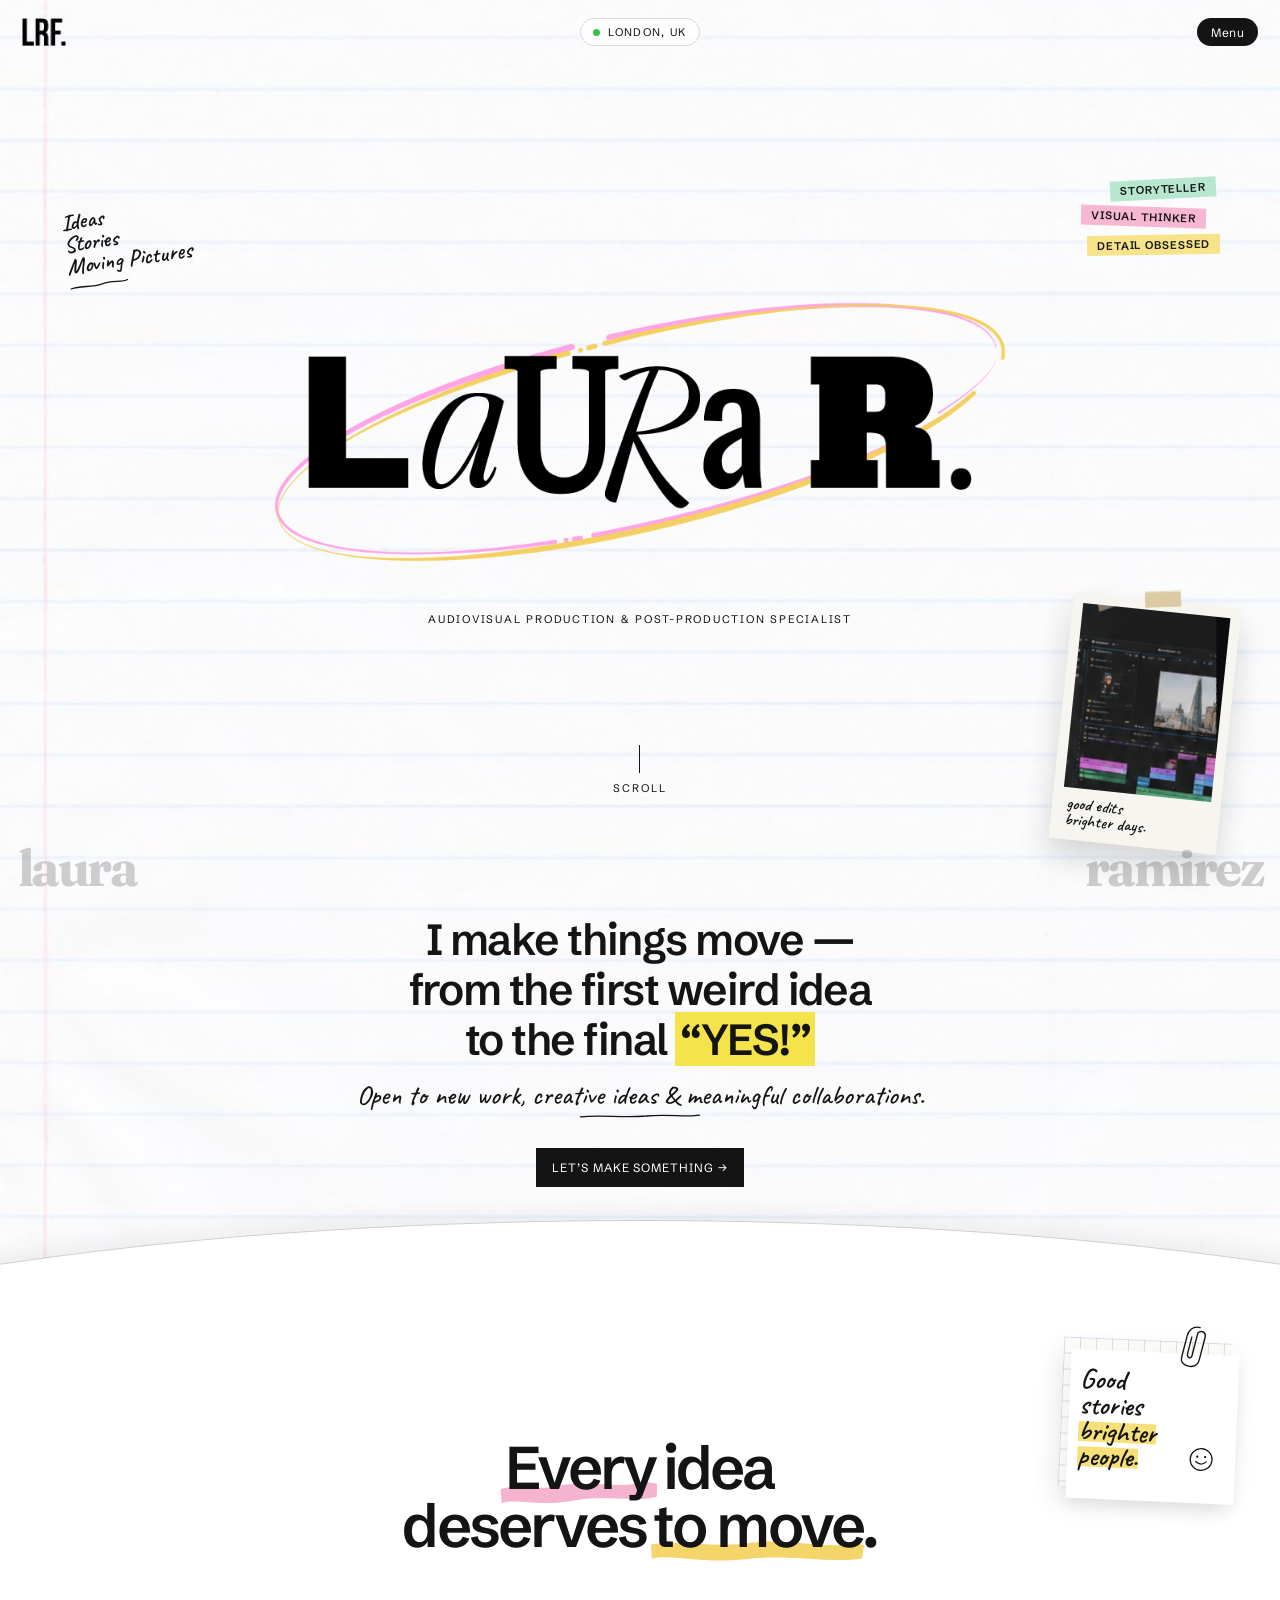
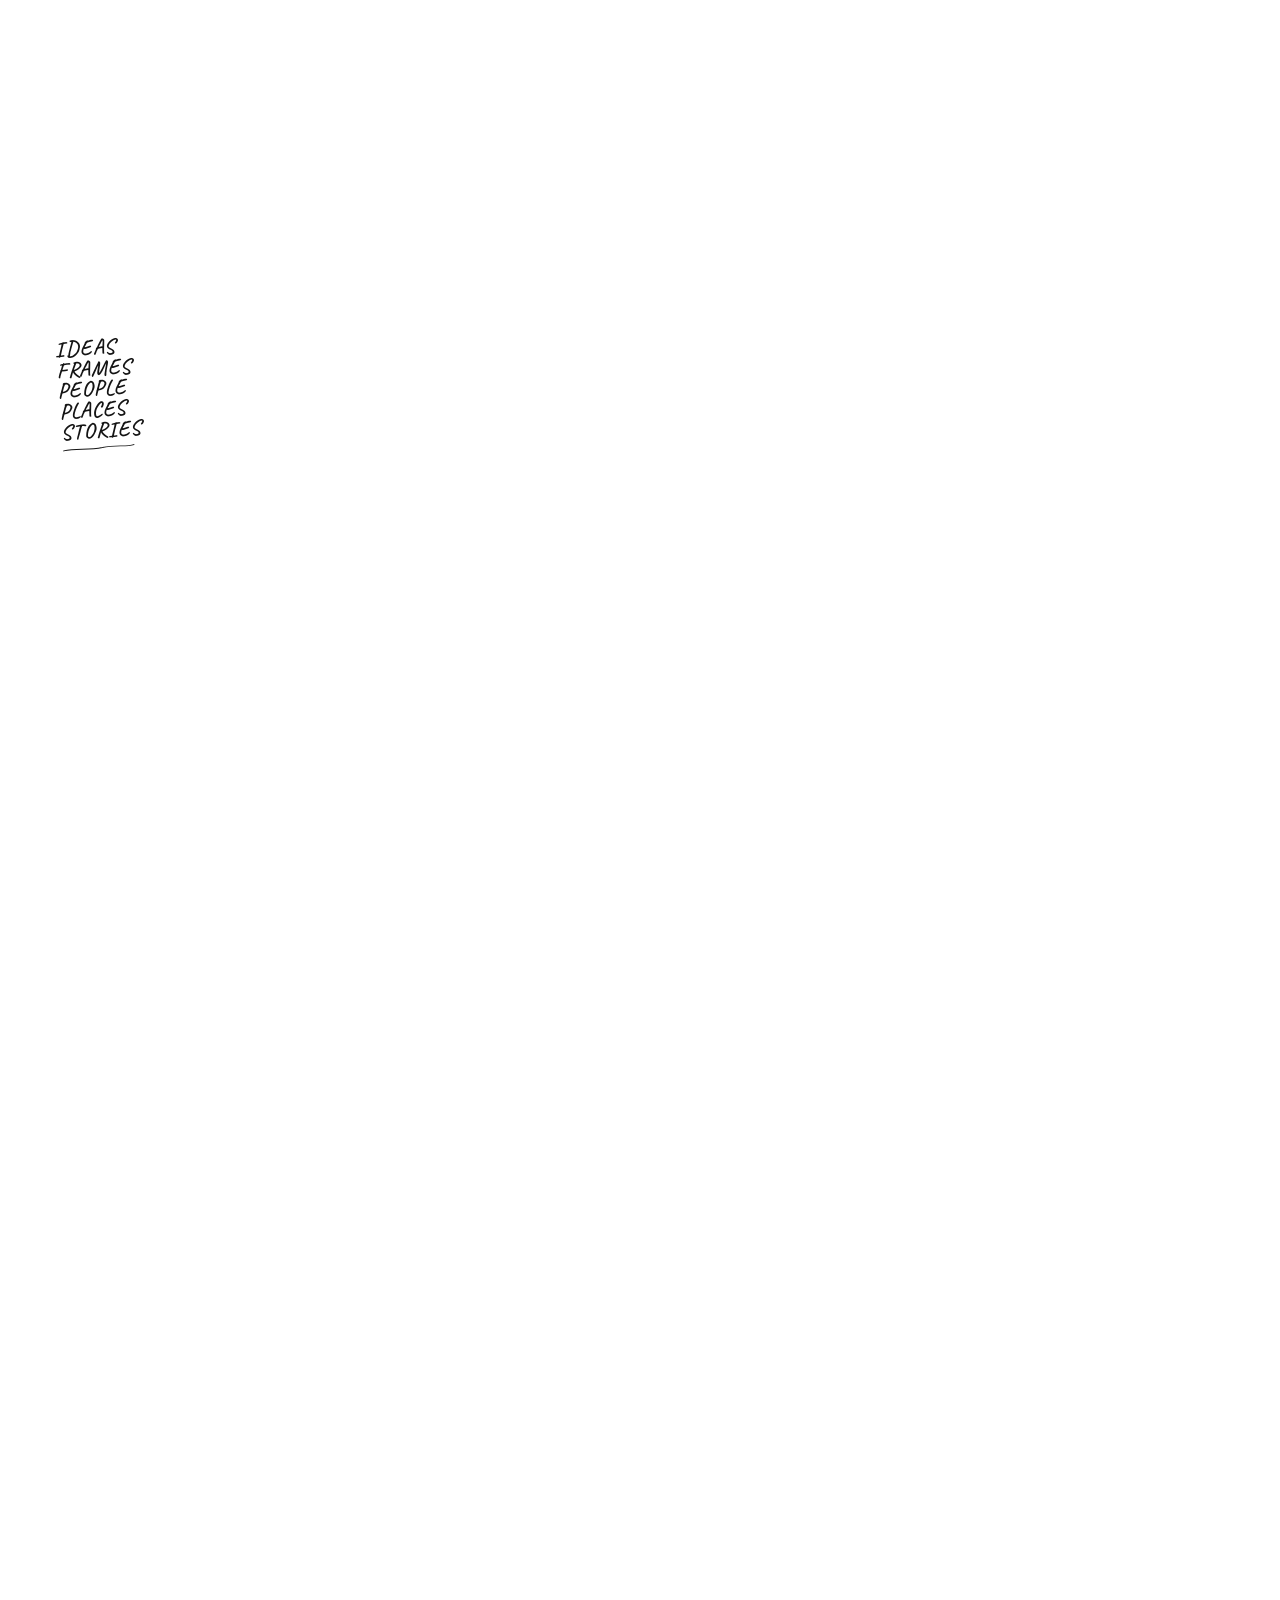
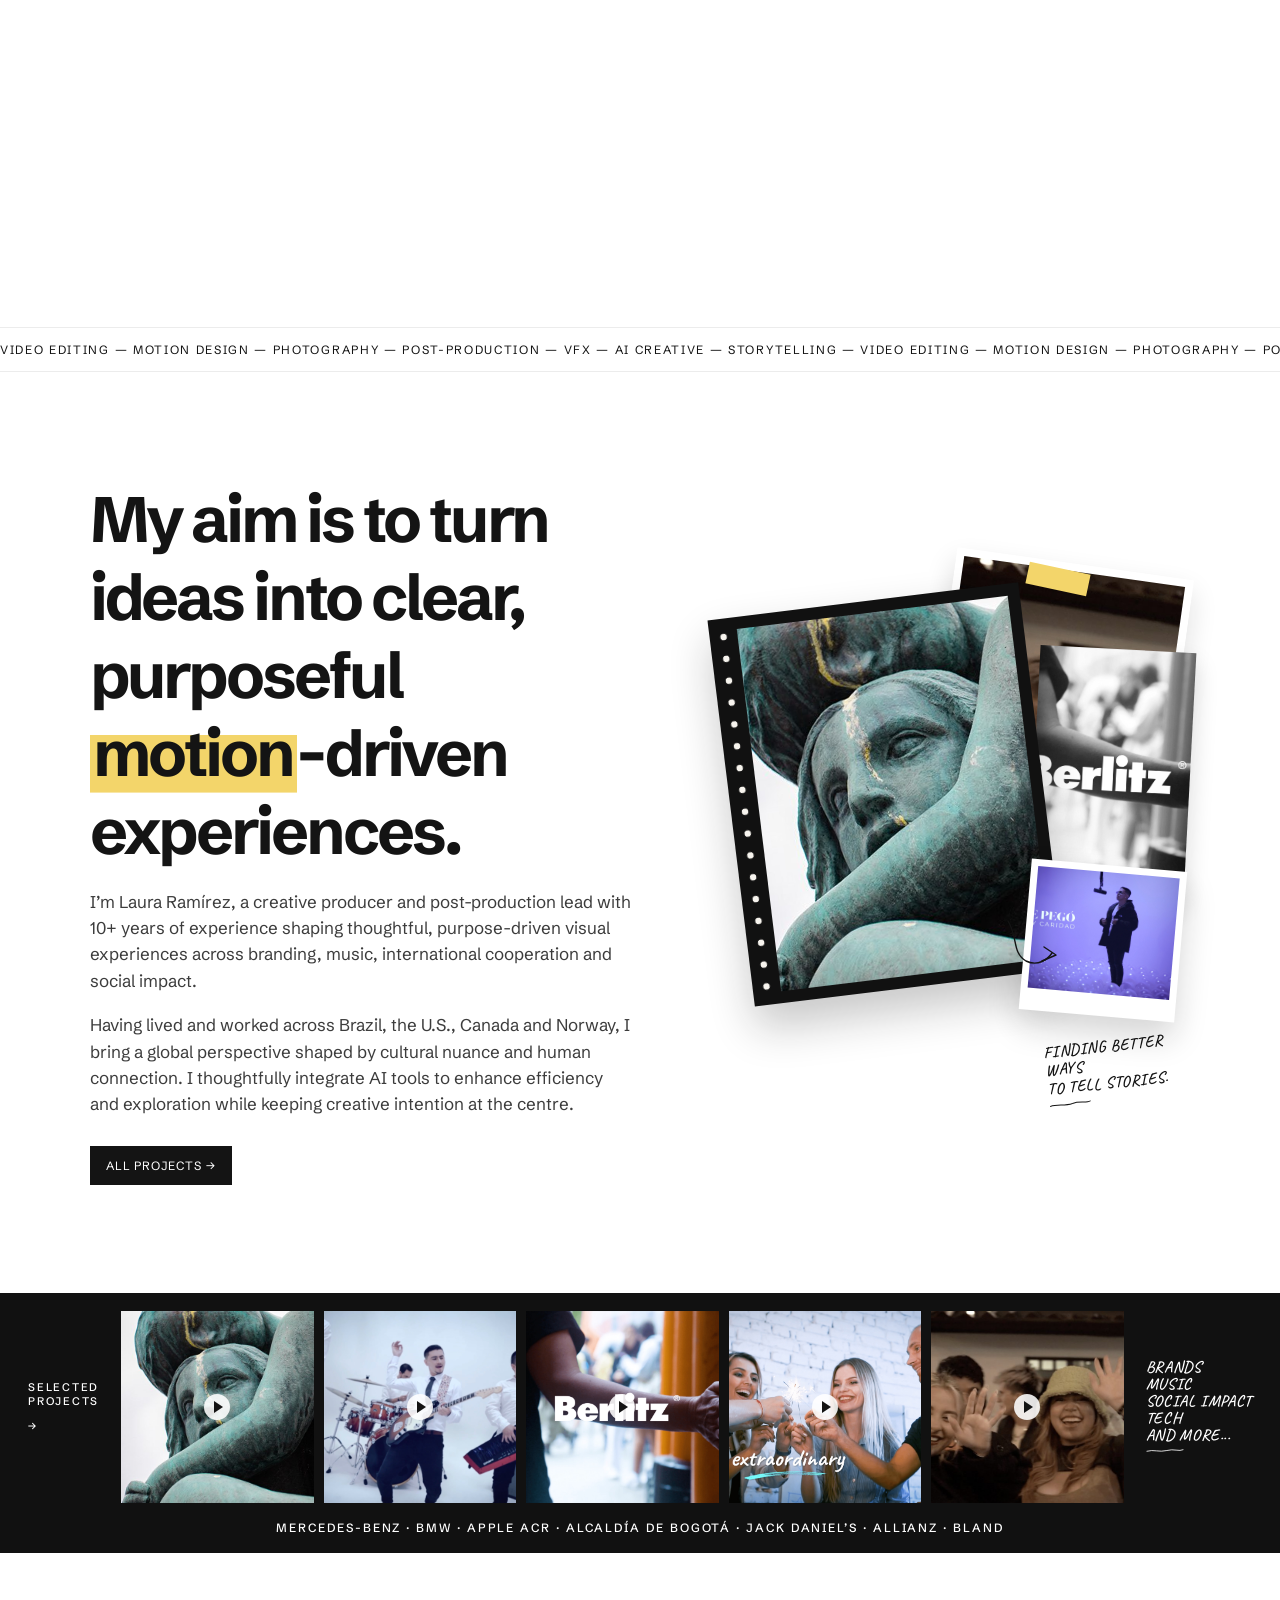
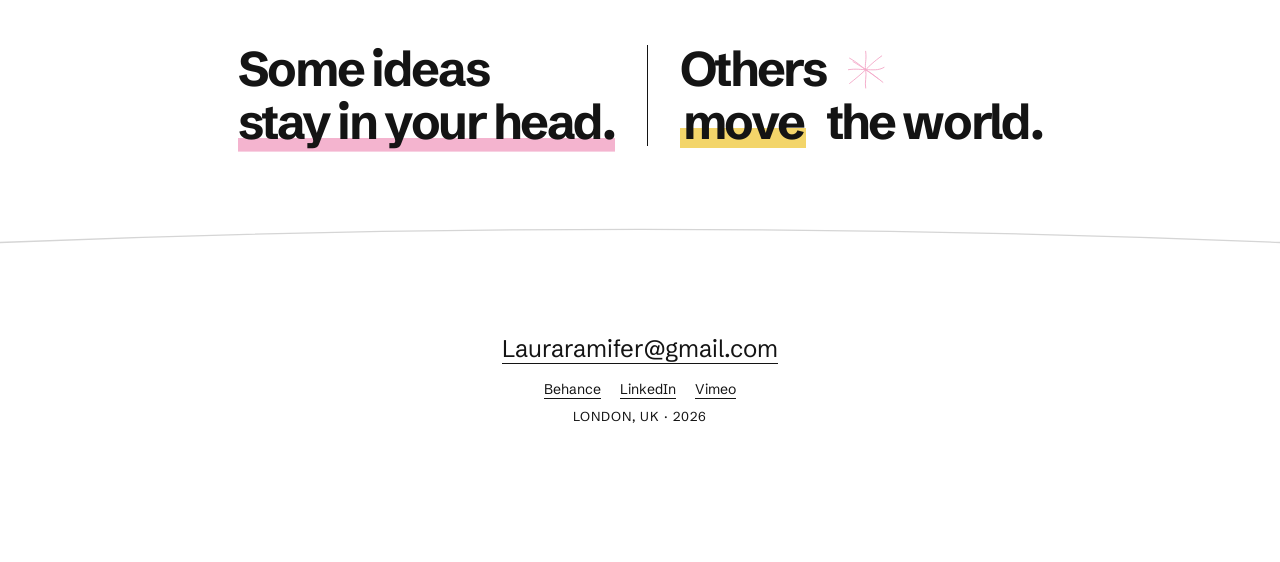
==== index.html @ 2e42ebfd "Swap the Rock Infame cover for the frame with the raised arm. Co-authored-by: Cursor <cursoragent@cu" ====
<!DOCTYPE html>
<html lang="en">
  <head>
    <meta charset="utf-8" />
    <meta name="viewport" content="width=device-width, initial-scale=1" />
    <title>Laura Ramirez F.</title>
    <link rel="icon" href="favicon.ico" sizes="any" />
    <link rel="icon" href="assets/favicon.png" type="image/png" />
    <link rel="apple-touch-icon" href="assets/apple-touch-icon.png" />
    <meta
      name="description"
      content="Laura Ramírez — creative producer and post-production lead. Motion, ads, and music."
    />
    <link rel="preconnect" href="https://fonts.googleapis.com" />
    <link rel="preconnect" href="https://fonts.gstatic.com" crossorigin />
    <link
      href="https://fonts.googleapis.com/css2?family=Caveat:wght@500;600&family=Fraunces:opsz,wght@9..144,700&family=Schibsted+Grotesk:wght@400;500;600&display=swap"
      rel="stylesheet"
    />
    <link rel="stylesheet" href="css/studio.css?v=60" />
  </head>
  <body>
    <a class="skip" href="#playground">Skip to content</a>
    <p class="watermark" aria-hidden="true"><span>laura</span><span>ramirez</span></p>

    <header class="topbar">
      <a class="lr" href="#top"><img src="assets/lrf.png" alt="LRF." /></a>
      <p class="london-pill"><span class="pulse"></span> London, UK</p>
      <button class="menu-btn" type="button" id="menu-open" aria-expanded="false" aria-controls="menu">
        Menu
      </button>
    </header>

    <nav class="menu" id="menu" hidden>
      <a href="#top">Home</a>
      <a href="#about">About</a>
      <a href="#playground">Playground</a>
      <a href="https://lauraramifer.myportfolio.com/all-projects" target="_blank" rel="noreferrer">Projects</a>
      <a href="#contact">Contact</a>
    </nav>

    <main id="top">
      <section class="sheet">
        <div class="stage" id="stage">
          <div class="orbit" id="orbit"></div>
          <canvas id="fluid" aria-label="Move across the page to reveal the work"></canvas>
        </div>
        <div class="doodles" aria-hidden="true">
          <p class="ink ink-ideas">Ideas<br />Stories<br />Moving Pictures</p>
          <div class="stickies">
            <span class="sticky sticky-mint">Storyteller</span>
            <span class="sticky sticky-pink">Visual thinker</span>
            <span class="sticky sticky-yellow">Detail obsessed</span>
          </div>
          <figure class="edit-card">
            <span class="edit-tape"></span>
            <img src="assets/timeline.jpg" alt="" />
            <figcaption>good edits<br />brighter days.</figcaption>
          </figure>
        </div>
        <div class="sheet-inner">
          <div class="mark">
            <h1 class="logo">
              <img src="assets/logo.png?v=2" alt="Laura R." />
            </h1>
            <p class="specialist">Audiovisual production &amp; post-production specialist</p>
          </div>
          <a class="scroll-cue" href="#playground">Scroll</a>
          <h2 class="promise">
            I make things move —<br />
            from the first weird idea<br />
            to the final <span class="yes">“YES!”</span>
          </h2>
          <p class="open-line">Open to new work, creative ideas &amp; meaningful collaborations.</p>
          <a class="btn" href="#contact">Let’s make something →</a>
        </div>
      </section>

      <section class="playground" id="playground">
        <div class="play-stage" data-layout="line">
          <h2 class="play-sentence" aria-label="Every idea deserves to move.">
            <span class="play-row">
              <span class="play-word" data-col="left" data-row="1" data-mark="pink">Every</span>
              <span class="play-word" data-col="right" data-row="1">idea</span>
            </span>
            <span class="play-row">
              <span class="play-word" data-col="left" data-row="2">deserves</span>
              <span class="play-word" data-col="right" data-row="2" data-mark="yellow">to move.</span>
            </span>
          </h2>
          <p class="play-note play-note-left">Ideas<br />Frames<br />People<br />Places<br />Stories</p>
          <aside class="clip-note">
            <svg class="paperclip" viewBox="0 0 40 72" aria-hidden="true">
              <path d="M22 8 C 12 8 9 16 9 22 L 9 50 C 9 61 31 61 31 48 L 31 18 C 31 12 25 10 21 15 L 21 44 C 21 49 15 49 15 42 L 15 22" fill="none" stroke="#141414" stroke-width="1.7" stroke-linecap="round" />
            </svg>
            <p>Good<br />stories<br /><span class="hi">brighter<br />people.</span><svg class="smiley" viewBox="0 0 32 32" aria-hidden="true"><circle cx="16" cy="16" r="12.5" fill="none" stroke="#141414" stroke-width="1.4" /><circle cx="11.5" cy="13" r="1.3" fill="#141414" /><circle cx="20.5" cy="13" r="1.3" fill="#141414" /><path d="M10 18.5 Q16 24 22 18.5" fill="none" stroke="#141414" stroke-width="1.4" stroke-linecap="round" /></svg></p>
          </aside>
          <div class="gallery" id="gallery"></div>
        </div>
      </section>

      <div class="ticker" aria-hidden="true">
        <div class="ticker-track">
          <span>Video editing — Motion design — Photography — Post-production — VFX — AI creative — Storytelling —</span>
          <span>Video editing — Motion design — Photography — Post-production — VFX — AI creative — Storytelling —</span>
        </div>
      </div>

      <section class="about" id="about">
        <div class="about-copy">
          <h2 id="aim"></h2>
          <div id="about-body"></div>
          <a class="btn" href="https://lauraramifer.myportfolio.com/all-projects" target="_blank" rel="noreferrer">All projects →</a>
        </div>
        <figure class="film">
          <div class="film-stack">
            <img class="film-back" src="assets/stills/orbit/corporate-event-recaps.jpg" alt="" />
            <span class="film-tape" aria-hidden="true"></span>
            <img class="film-side" src="assets/stills/berlitz-ctv.jpg" alt="" />
            <div class="film-frame">
              <img src="assets/stills/orbit/photography.jpg" alt="A photograph from Laura’s work" />
            </div>
            <div class="film-polaroid">
              <img src="assets/stills/jay-caridad-se-pego.jpg" alt="" />
            </div>
            <svg class="film-arrow" viewBox="0 0 90 70" aria-hidden="true">
              <path d="M18 8 C 28 24, 22 40, 36 48 C 48 54, 58 46, 62 40" fill="none" stroke="#141414" stroke-width="1.4" stroke-linecap="round" />
              <path d="M54 34 L66 42 L52 48" fill="none" stroke="#141414" stroke-width="1.4" stroke-linecap="round" stroke-linejoin="round" />
            </svg>
            <figcaption class="note">Finding better ways<br />to tell stories.</figcaption>
          </div>
        </figure>
      </section>

      <section class="closing" id="contact">
        <div class="selected">
          <div class="selected-top">
          <a class="selected-label" href="https://lauraramifer.myportfolio.com/all-projects" target="_blank" rel="noreferrer">Selected<br />projects<span>→</span></a>
          <div class="selected-row" tabindex="0" aria-label="All projects"></div>
          <p class="selected-note">Brands<br />Music<br />Social impact<br />Tech<br />and more...</p>
          </div>
          <p class="clients" id="client-list"></p>
        </div>
        <div class="close-line">
          <h2>Some ideas<br /><span class="stay">stay in your head.</span></h2>
          <span class="close-rule" aria-hidden="true"></span>
          <p class="close-b">
            <span class="close-row">Others
              <svg class="close-star" viewBox="0 0 72 72" aria-hidden="true">
                <path d="M36 4 C 38 20, 34 26, 36 36 C 38 48, 34 58, 36 68" fill="none" stroke="#f4a8c8" stroke-width="1.6" stroke-linecap="round" />
                <path d="M8 16 C 22 24, 28 30, 36 36 C 46 42, 56 50, 66 58" fill="none" stroke="#f4a8c8" stroke-width="1.6" stroke-linecap="round" />
                <path d="M64 12 C 50 22, 42 30, 36 36 C 28 44, 18 52, 8 60" fill="none" stroke="#f4a8c8" stroke-width="1.6" stroke-linecap="round" />
                <path d="M6 36 C 20 34, 28 36, 36 36 C 48 36, 58 38, 68 32" fill="none" stroke="#f4a8c8" stroke-width="1.6" stroke-linecap="round" />
                <path d="M14 22 C 24 28, 30 32, 36 36 C 42 40, 50 46, 58 52" fill="none" stroke="#f4a8c8" stroke-width="1.4" stroke-linecap="round" />
              </svg>
            </span>
            <span class="close-row"><span>move</span> the world.</span>
          </p>
        </div>
        <svg class="close-curve" viewBox="0 0 1440 48" preserveAspectRatio="none" aria-hidden="true">
          <path d="M0 36 Q 720 6 1440 36" fill="none" stroke="#d5d5d5" stroke-width="1.5" />
        </svg>
        <a class="mail" id="mail" href="mailto:Lauraramifer@gmail.com">Lauraramifer@gmail.com</a>
        <p class="socials" id="socials"></p>
        <p class="fine" id="fine"></p>
      </section>
    </main>

    <div class="preloader" id="preloader" aria-live="polite">
      <span id="count">00</span>
    </div>
    <script src="js/studio.js?v=44"></script>
  </body>
</html>
---- css/studio.css ----
:root {
  --paper: #f4f2ec;
  --ink: #141414;
  --line: #d3e2f2;
  --margin: #f0b7c0;
  --pink: #ff4f8b;
  --yellow: #f4e34a;
  --white: #fff;
  --stone: #e6e6e4;
  font-family: "Schibsted Grotesk", Arial, sans-serif;
  color: var(--ink);
  background: var(--white);
  font-synthesis: none;
  -webkit-font-smoothing: antialiased;
}

* { box-sizing: border-box; }

html { scroll-behavior: smooth; }

body {
  margin: 0;
  background: var(--white);
}

img { max-width: 100%; display: block; }

a { color: inherit; }

button { font: inherit; color: inherit; }

.skip {
  position: absolute;
  left: 16px;
  top: -40px;
  background: var(--ink);
  color: var(--white);
  padding: 8px 12px;
  z-index: 50;
}

.skip:focus { top: 16px; }

.watermark {
  position: fixed;
  left: 0;
  right: 0;
  bottom: 8px;
  z-index: 20;
  height: 1.02em;
  margin: 0;
  padding: 0;
  pointer-events: none;
  font-family: "Fraunces", serif;
  font-size: clamp(32px, 4vw, 52px);
  font-weight: 700;
  letter-spacing: -0.05em;
  line-height: 0.82;
  color: var(--ink);
  opacity: 0.2;
}

.watermark span {
  position: absolute;
  bottom: 0.06em;
  white-space: nowrap;
}

.watermark span:first-child { left: 1.4vw; }
.watermark span:last-child { right: 1.4vw; }

.topbar {
  position: absolute;
  top: 18px;
  left: 22px;
  right: 22px;
  z-index: 30;
  display: grid;
  grid-template-columns: 1fr auto 1fr;
  align-items: center;
}

.lr {
  grid-column: 1;
  justify-self: start;
  display: block;
  line-height: 0;
  text-decoration: none;
}

.lr img {
  display: block;
  height: 28px;
  width: auto;
}

.london-pill {
  grid-column: 2;
  justify-self: center;
  display: flex;
  align-items: center;
  gap: 8px;
  margin: 0;
  padding: 6px 12px;
  border: 1px solid #d9d9d9;
  border-radius: 999px;
  background: rgba(255, 255, 255, 0.72);
  font-size: 11px;
  letter-spacing: 0.12em;
  text-transform: uppercase;
}

.pulse {
  width: 7px;
  height: 7px;
  border-radius: 50%;
  background: #3dbf4a;
}

.menu-btn {
  grid-column: 3;
  justify-self: end;
  border: 0;
  background: var(--ink);
  color: var(--white);
  border-radius: 999px;
  height: 28px;
  padding: 0 14px;
  font-size: 12px;
  letter-spacing: 0.04em;
  cursor: pointer;
}

.menu {
  position: fixed;
  inset: 0;
  z-index: 28;
  background: var(--paper);
  display: flex;
  flex-direction: column;
  justify-content: flex-end;
  gap: 0.05em;
  padding: 12vh 8vw 18vh;
}

.menu[hidden] { display: none; }

.menu a {
  text-decoration: none;
  font-family: "Fraunces", serif;
  font-size: clamp(42px, 6vw, 80px);
  font-weight: 700;
  letter-spacing: -0.04em;
  line-height: 0.95;
}

.menu a:hover { color: var(--pink); }

.sheet {
  position: relative;
  min-height: 100vh;
  min-height: 100dvh;
  background: #fff url("../assets/paper.jpg?v=2") center / cover no-repeat;
  overflow: hidden;
}

.sheet::after {
  content: "";
  position: absolute;
  z-index: 4;
  left: 50%;
  bottom: -464px;
  width: 180%;
  height: 520px;
  transform: translateX(-50%);
  background: #fff;
  border-radius: 50%;
  pointer-events: none;
  box-shadow: 0 -1px 0 rgba(80, 80, 80, 0.2), 0 -12px 20px rgba(20, 20, 20, 0.05);
}

.sheet-inner {
  position: relative;
  z-index: 3;
  pointer-events: none;
  min-height: 100vh;
  min-height: 100dvh;
  display: flex;
  flex-direction: column;
  align-items: center;
  justify-content: flex-start;
  text-align: center;
  padding: 32vh 8vw 10vh;
}

.sheet-inner a { pointer-events: auto; }

.mark {
  display: flex;
  flex-direction: column;
  align-items: center;
  text-align: center;
  width: 100%;
  margin: 0;
}

.logo {
  margin: 0;
}

.logo img {
  display: block;
  width: min(78vw, 760px);
  height: auto;
  margin: 0 auto;
}

.specialist {
  margin: 36px 0 0;
  font-size: 11px;
  letter-spacing: 0.16em;
  text-transform: uppercase;
  text-align: center;
}

.promise {
  margin: 0;
  max-width: 16em;
  font-size: clamp(28px, 3.4vw, 44px);
  font-weight: 600;
  line-height: 1.15;
  letter-spacing: -0.035em;
}

.promise .yes {
  background: var(--yellow);
  padding: 0 0.12em;
}

.btn {
  display: inline-block;
  margin-top: 28px;
  background: var(--ink);
  color: var(--white);
  text-decoration: none;
  font-size: 12px;
  letter-spacing: 0.08em;
  text-transform: uppercase;
  padding: 12px 16px;
}

.btn:hover { background: var(--pink); }

.scroll-cue {
  display: flex;
  flex-direction: column;
  align-items: center;
  justify-content: center;
  height: 32vh;
  margin: 0;
  font-size: 11px;
  letter-spacing: 0.18em;
  text-transform: uppercase;
  text-decoration: none;
}

.scroll-cue::before {
  content: "";
  display: block;
  width: 1px;
  height: 28px;
  margin: 0 auto 8px;
  background: var(--ink);
}

.open-line {
  margin: 16px 0 0;
  font-family: "Caveat", cursive;
  font-size: clamp(22px, 2.1vw, 30px);
  font-weight: 500;
  line-height: 1.15;
}

.open-line::after {
  content: "";
  display: block;
  width: 4.6em;
  height: 8px;
  margin: 1px auto 0;
  background: url("data:image/svg+xml,%3Csvg xmlns='http://www.w3.org/2000/svg' viewBox='0 0 80 10' preserveAspectRatio='none'%3E%3Cpath d='M2 6 C 16 3 28 8 44 5 C 58 2 70 7 78 4' fill='none' stroke='%23141414' stroke-width='1.6' stroke-linecap='round'/%3E%3C/svg%3E") center / 100% 100% no-repeat;
}

.doodles {
  position: absolute;
  inset: 0;
  z-index: 3;
  pointer-events: none;
}

.ink {
  position: absolute;
  margin: 0;
  font-family: "Caveat", cursive;
  font-weight: 600;
  line-height: 0.95;
  color: #141414;
}

.ink::after {
  content: "";
  display: block;
  width: 2.6em;
  height: 8px;
  margin-top: 6px;
  background: url("data:image/svg+xml,%3Csvg xmlns='http://www.w3.org/2000/svg' viewBox='0 0 80 10' preserveAspectRatio='none'%3E%3Cpath d='M2 6 C 16 3 28 8 44 5 C 58 2 70 7 78 4' fill='none' stroke='%23141414' stroke-width='1.6' stroke-linecap='round'/%3E%3C/svg%3E") center / 100% 100% no-repeat;
}

.ink-ideas {
  top: 16%;
  left: 5%;
  font-size: clamp(22px, 1.8vw, 30px);
  transform: rotate(-8deg);
}

.stickies {
  position: absolute;
  top: 14%;
  right: 5%;
  display: flex;
  flex-direction: column;
  align-items: flex-end;
  gap: 8px;
}

.sticky {
  display: inline-block;
  padding: 5px 10px 4px;
  font-size: 11px;
  font-weight: 600;
  letter-spacing: 0.08em;
  text-transform: uppercase;
  line-height: 1;
}

.sticky-mint { background: #b7e7cf; transform: rotate(-3deg); }
.sticky-pink { background: #f7b7d2; transform: rotate(2deg) translateX(-10px); }
.sticky-yellow { background: #f6e38a; transform: rotate(-1deg) translateX(4px); }

.edit-card {
  position: absolute;
  top: 47%;
  right: 4%;
  width: min(14vw, 168px);
  margin: 0;
  padding: 10px 10px 8px;
  background: #f7f5f0;
  box-shadow: 0 16px 30px rgba(20, 20, 20, 0.16);
  transform: rotate(6deg);
}

.edit-card img {
  width: 100%;
  aspect-ratio: 4 / 5;
  object-fit: cover;
  object-position: center top;
}

.edit-card figcaption {
  margin: 8px 4px 4px;
  font-family: "Caveat", cursive;
  font-size: clamp(16px, 1.3vw, 22px);
  font-weight: 600;
  line-height: 0.95;
}

.edit-tape {
  position: absolute;
  top: -10px;
  left: 42%;
  width: 36px;
  height: 16px;
  background: rgba(214, 196, 150, 0.85);
  transform: rotate(-8deg);
  box-shadow: 0 1px 0 rgba(255, 255, 255, 0.4) inset;
}


.playground {
  position: relative;
  height: 250vh;
  background: var(--white);
}

.play-stage {
  position: sticky;
  top: 0;
  height: 100vh;
  height: 100dvh;
  overflow: hidden;
}

.play-sentence {
  position: absolute;
  inset: 0;
  z-index: 2;
  margin: 0;
  pointer-events: none;
}

.play-stage[data-layout="line"] .play-sentence {
  display: flex;
  flex-direction: column;
  align-items: center;
  justify-content: flex-start;
  gap: 0.04em;
  padding: 18vh 5vw 0;
}

.play-stage[data-layout="line"] .play-row {
  display: flex;
  gap: 0.28em;
}

.play-stage[data-layout="split"] .play-row { display: contents; }

.play-stage[data-layout="split"] .play-sentence {
  display: grid;
  grid-template-columns: 1fr min(50vw, 640px) 1fr;
  grid-template-rows: auto auto;
  align-content: center;
  column-gap: 3vw;
  row-gap: 0.06em;
  padding: 0 4.5vw;
}

.play-word[data-col="left"][data-row="1"] { grid-column: 1; grid-row: 1; justify-self: start; }
.play-word[data-col="left"][data-row="2"] { grid-column: 1; grid-row: 2; justify-self: start; }
.play-word[data-col="right"][data-row="1"] { grid-column: 3; grid-row: 1; justify-self: start; }
.play-word[data-col="right"][data-row="2"] { grid-column: 3; grid-row: 2; justify-self: start; }

.play-word {
  position: relative;
  isolation: isolate;
  font-size: clamp(36px, 4.7vw, 70px);
  font-weight: 600;
  line-height: 0.95;
  letter-spacing: -0.045em;
  white-space: nowrap;
}

.play-word[data-mark]::after {
  content: "";
  position: absolute;
  z-index: 0;
  left: -0.08em;
  right: -0.04em;
  bottom: -0.16em;
  height: 0.46em;
  background-repeat: no-repeat;
  background-position: center;
  background-size: 100% 100%;
  pointer-events: none;
}

.play-word[data-mark="pink"]::after {
  background-image: url("data:image/svg+xml,%3Csvg xmlns='http://www.w3.org/2000/svg' viewBox='0 0 200 36' preserveAspectRatio='none'%3E%3Cpath d='M1 12 C 24 6 46 16 78 9 C 112 3 146 15 178 8 C 190 6 198 11 199 9 L 198 26 C 170 33 130 22 92 29 C 50 36 18 24 2 30 Z' fill='%23f4b4cf'/%3E%3C/svg%3E");
  transform: rotate(-1.2deg);
}

.play-word[data-mark="yellow"]::after {
  right: 0.22em;
  background-image: url("data:image/svg+xml,%3Csvg xmlns='http://www.w3.org/2000/svg' viewBox='0 0 220 36' preserveAspectRatio='none'%3E%3Cpath d='M2 13 C 30 5 64 17 104 9 C 142 2 176 16 206 8 C 214 6 218 11 219 9 L 217 27 C 184 34 140 22 98 30 C 54 37 20 24 3 31 Z' fill='%23f3d56a'/%3E%3C/svg%3E");
  transform: rotate(0.8deg);
}

.play-note {
  position: absolute;
  z-index: 3;
  margin: 0;
  font-family: "Caveat", cursive;
  font-weight: 600;
  line-height: 0.95;
  letter-spacing: 0.04em;
  text-transform: uppercase;
  pointer-events: none;
}

.play-note::after {
  content: "";
  display: block;
  width: 2.4em;
  height: 7px;
  margin-top: 4px;
  background: url("data:image/svg+xml,%3Csvg xmlns='http://www.w3.org/2000/svg' viewBox='0 0 80 10' preserveAspectRatio='none'%3E%3Cpath d='M2 6 C 16 3 28 8 44 5 C 58 2 70 7 78 4' fill='none' stroke='%23141414' stroke-width='1.4' stroke-linecap='round'/%3E%3C/svg%3E") center / 100% 100% no-repeat;
}

.play-note-left {
  left: 4.5%;
  bottom: 14%;
  width: 5.2em;
  font-size: clamp(20px, 1.7vw, 28px);
  transform: rotate(-4deg);
}

.play-note-left::after { width: 3.4em; }

.play-note-right {
  top: 11%;
  right: 4.5%;
  width: 5.6em;
  font-size: clamp(13px, 1.05vw, 16px);
  transform: rotate(4deg);
}

.clip-note {
  position: absolute;
  z-index: 3;
  top: 7%;
  right: 4%;
  width: 168px;
  margin: 0;
  padding: 28px 16px 18px 18px;
  background-color: #fbfaf6;
  background-image:
    linear-gradient(rgba(176, 198, 220, 0.55) 1px, transparent 1px),
    linear-gradient(90deg, rgba(176, 198, 220, 0.55) 1px, transparent 1px);
  background-size: 16px 16px;
  box-shadow: 0 14px 28px rgba(20, 20, 20, 0.12);
  transform: rotate(2.5deg);
  pointer-events: none;
}

.clip-note::before {
  content: "";
  position: absolute;
  z-index: -1;
  left: 8px;
  right: -8px;
  top: 12px;
  bottom: -12px;
  background: #fff;
  box-shadow: 0 8px 16px rgba(20, 20, 20, 0.06);
}

.clip-note p {
  position: relative;
  margin: 0;
  font-family: "Caveat", cursive;
  font-size: 28px;
  font-weight: 600;
  line-height: 0.92;
}

.clip-note .hi {
  background: linear-gradient(#f6e07a, #f6e07a) center 62% / 108% 0.72em no-repeat;
  box-decoration-break: clone;
  -webkit-box-decoration-break: clone;
}

.paperclip {
  position: absolute;
  top: -22px;
  right: 22px;
  width: 34px;
  height: 58px;
  transform: rotate(12deg);
}

.smiley {
  position: absolute;
  right: -4px;
  bottom: 0;
  width: 28px;
  height: 28px;
}

.play-char {
  position: relative;
  z-index: 1;
  opacity: 0;
}

.gallery {
  position: absolute;
  left: 50%;
  top: 50%;
  z-index: 1;
  width: min(50vw, 640px);
  height: min(58vh, 540px);
  transform: translate(-50%, -50%);
  opacity: 0;
  pointer-events: none;
}

.gallery.is-live { pointer-events: auto; }

.card {
  position: absolute;
  display: flex;
  flex-direction: column;
  margin: 0;
  background: #fff;
  padding: 7px 7px 6px;
  box-shadow: 0 14px 32px rgba(20, 20, 20, 0.16);
  overflow: hidden;
  cursor: grab;
  touch-action: none;
  user-select: none;
}

.card:active { cursor: grabbing; }

.card img {
  width: 100%;
  flex: 1 1 auto;
  height: 0;
  min-height: 0;
  object-fit: cover;
  pointer-events: none;
}

.card-name {
  flex: none;
  margin: 5px 3px 1px;
  font-family: "Caveat", cursive;
  font-size: 17px;
  font-weight: 600;
  line-height: 0.92;
  letter-spacing: 0.01em;
}

.stage {
  position: absolute;
  inset: 0;
  overflow: hidden;
  background: var(--stone);
}

.orbit {
  position: absolute;
  inset: 0;
  z-index: 1;
  pointer-events: none;
}

.orbit figure {
  position: absolute;
  left: 50%;
  top: 42vh;
  width: min(15vw, 176px);
  margin: 0;
  padding: 8px 8px 26px;
  background: #fff;
  box-shadow: 0 10px 28px rgba(20, 20, 20, 0.14);
}

.orbit img {
  width: 100%;
  aspect-ratio: 16 / 10;
  object-fit: cover;
}

#fluid {
  position: absolute;
  inset: 0;
  width: 100%;
  height: 100%;
  z-index: 2;
  display: block;
}

.note {
  margin: 0;
  font-family: "Caveat", cursive;
  font-size: 22px;
  font-weight: 600;
  line-height: 1.15;
  transform: rotate(-8deg);
}

.ticker {
  overflow: hidden;
  border-top: 1px solid #ececec;
  border-bottom: 1px solid #ececec;
  padding: 14px 0;
}

.ticker-track {
  display: flex;
  width: max-content;
  animation: tick 28s linear infinite;
  font-size: 12px;
  letter-spacing: 0.14em;
  text-transform: uppercase;
}

.ticker-track span { padding-right: 0.4em; }

@keyframes tick {
  from { transform: translateX(0); }
  to { transform: translateX(-50%); }
}

.about {
  display: grid;
  grid-template-columns: 1.05fr 0.95fr;
  gap: 5vw;
  align-items: center;
  padding: 12vh 7vw 12vh;
}

.about h2 {
  margin: 0;
  max-width: 9.2em;
  font-size: clamp(46px, 5vw, 76px);
  font-weight: 700;
  line-height: 1.22;
  letter-spacing: -0.048em;
}

.about h2 .aim-word { white-space: nowrap; }

.about h2 .aim-mark {
  padding: 0 0.06em;
  background: linear-gradient(#f3d56a, #f3d56a) center bottom / 100% 72% no-repeat;
}

.about p {
  margin: 1.15rem 0 0;
  max-width: 38em;
  color: #3c3c3c;
  font-size: 17px;
  font-weight: 400;
  line-height: 1.55;
}

.film {
  margin: 0;
  justify-self: end;
  width: min(460px, 100%);
}

.film-stack {
  position: relative;
  height: 540px;
}

.film-back,
.film-side,
.film-frame img,
.film-polaroid img {
  width: 100%;
  height: 100%;
  object-fit: cover;
  display: block;
}

.film-back {
  position: absolute;
  right: 4%;
  top: 0;
  width: 52%;
  height: 62%;
  padding: 8px 8px 26px;
  background: #fff;
  box-shadow: 0 14px 28px rgba(20, 20, 20, 0.14);
  transform: rotate(8deg);
}

.film-tape {
  position: absolute;
  z-index: 5;
  top: 6px;
  right: 22%;
  width: 62px;
  height: 22px;
  background: #f3d56a;
  transform: rotate(12deg);
  box-shadow: 0 1px 0 rgba(20, 20, 20, 0.05);
}

.film-side {
  position: absolute;
  right: 0;
  top: 16%;
  width: 34%;
  height: 46%;
  object-fit: cover;
  filter: grayscale(1);
  box-shadow: 0 12px 24px rgba(20, 20, 20, 0.16);
  transform: rotate(3deg);
}

.film-frame {
  position: absolute;
  z-index: 2;
  left: 0;
  top: 7%;
  width: 68%;
  height: 72%;
  padding: 12px 12px 12px 28px;
  background: #111;
  box-shadow: 0 22px 44px rgba(20, 20, 20, 0.24);
  transform: rotate(-7deg);
}

.film-frame::before {
  content: "";
  position: absolute;
  left: 8px;
  top: 12px;
  bottom: 12px;
  width: 12px;
  background: radial-gradient(circle, #f7f4ee 3.2px, transparent 3.6px) center / 12px 22px repeat-y;
}

.film-polaroid {
  position: absolute;
  z-index: 4;
  right: 2%;
  bottom: 16%;
  width: 34%;
  height: 28%;
  padding: 7px 7px 22px;
  background: #fff;
  box-shadow: 0 16px 32px rgba(20, 20, 20, 0.18);
  transform: rotate(5deg);
}

.film-arrow {
  position: absolute;
  z-index: 4;
  right: 24%;
  bottom: 22%;
  width: 90px;
  height: 70px;
}

.film .note {
  position: absolute;
  right: 0;
  bottom: 0;
  width: 9em;
  margin: 0;
  font-size: 16px;
  letter-spacing: 0.04em;
  text-align: left;
  text-transform: uppercase;
  transform: rotate(-6deg);
}

.film .note::after {
  content: "";
  display: block;
  width: 2.6em;
  height: 7px;
  margin-top: 4px;
  background: url("data:image/svg+xml,%3Csvg xmlns='http://www.w3.org/2000/svg' viewBox='0 0 80 10' preserveAspectRatio='none'%3E%3Cpath d='M2 6 C 16 3 28 8 44 5 C 58 2 70 7 78 4' fill='none' stroke='%23141414' stroke-width='1.4' stroke-linecap='round'/%3E%3C/svg%3E") center / 100% 100% no-repeat;
}

.closing {
  padding: 0 7vw calc(clamp(32px, 4vw, 52px) + 96px);
  text-align: center;
}

.selected {
  display: flex;
  flex-direction: column;
  gap: 16px;
  margin: 0 -7vw 10vh;
  padding: 18px 28px 16px;
  background: #111;
  color: #fff;
}

.selected-top {
  display: grid;
  grid-template-columns: auto minmax(0, 1fr) auto;
  align-items: center;
  gap: 22px;
}

.selected-label {
  color: #fff;
  text-decoration: none;
  font-size: 11px;
  font-weight: 500;
  letter-spacing: 0.16em;
  line-height: 1.35;
  text-transform: uppercase;
  text-align: left;
}

.selected-label span {
  display: block;
  margin-top: 10px;
  letter-spacing: 0;
}

.selected-row {
  --selected-gap: 10px;
  display: grid;
  grid-auto-flow: column;
  grid-auto-columns: calc((100% - 4 * var(--selected-gap)) / 5);
  gap: var(--selected-gap);
  overflow-x: auto;
  overscroll-behavior-x: contain;
  scroll-snap-type: x mandatory;
  scrollbar-color: rgba(255, 255, 255, 0.55) transparent;
  scrollbar-width: thin;
}

.selected-card {
  position: relative;
  display: block;
  min-width: 0;
  aspect-ratio: 1;
  overflow: hidden;
  scroll-snap-align: start;
  background: #222;
}

.selected-card img {
  width: 100%;
  height: 100%;
  object-fit: cover;
}

.play {
  position: absolute;
  left: 50%;
  top: 50%;
  width: 26px;
  height: 26px;
  border-radius: 50%;
  background: rgba(255, 255, 255, 0.88);
  transform: translate(-50%, -50%);
}

.play::after {
  content: "";
  position: absolute;
  left: 10px;
  top: 7px;
  border-style: solid;
  border-width: 6px 0 6px 9px;
  border-color: transparent transparent transparent #141414;
}

.selected-note {
  margin: 0;
  font-family: "Caveat", cursive;
  font-size: 16px;
  font-weight: 600;
  line-height: 1.05;
  letter-spacing: 0.04em;
  text-align: left;
  text-transform: uppercase;
}

.selected-note::after {
  content: "";
  display: block;
  width: 2.4em;
  height: 7px;
  margin-top: 4px;
  background: url("data:image/svg+xml,%3Csvg xmlns='http://www.w3.org/2000/svg' viewBox='0 0 80 10' preserveAspectRatio='none'%3E%3Cpath d='M2 6 C 16 3 28 8 44 5 C 58 2 70 7 78 4' fill='none' stroke='%23ffffff' stroke-width='1.4' stroke-linecap='round'/%3E%3C/svg%3E") center / 100% 100% no-repeat;
}

.close-line {
  display: flex;
  align-items: flex-start;
  justify-content: center;
  gap: 1.6rem;
  text-align: left;
}

.closing h2,
.close-b {
  margin: 0;
  font-size: clamp(36px, 3.8vw, 62px);
  font-weight: 700;
  line-height: 1.08;
  letter-spacing: -0.048em;
  white-space: nowrap;
}

.stay {
  background: linear-gradient(#f4b4cf, #f4b4cf) center 100% / 100% 0.28em no-repeat;
}

.close-rule {
  width: 1px;
  align-self: stretch;
  margin: 0.12em 0.4rem;
  background: #141414;
}

.close-b {
  display: flex;
  flex-direction: column;
  align-items: flex-start;
}

.close-row {
  display: flex;
  align-items: center;
  gap: 0.4em;
}

.close-b .close-row span {
  padding: 0 0.06em;
  background: linear-gradient(#f3d56a, #f3d56a) center bottom / 100% 0.42em no-repeat;
}

.close-star {
  width: 0.85em;
  height: 0.85em;
  flex: none;
}

.close-curve {
  display: block;
  width: 100vw;
  height: 42px;
  margin: 7vh -7vw 5vh;
}

.mail {
  display: inline-block;
  margin-top: 36px;
  font-size: clamp(18px, 2vw, 24px);
  text-decoration: none;
  border-bottom: 1px solid var(--ink);
}

.mail:hover { color: var(--pink); border-color: var(--pink); }

.fine {
  margin: 10px 0 0;
  font-size: 13px;
  letter-spacing: 0.08em;
  text-transform: uppercase;
}

.clients {
  margin: 0;
  color: #fff;
  font-size: 12px;
  font-weight: 500;
  letter-spacing: 0.16em;
  line-height: 1.5;
  text-align: center;
  text-transform: uppercase;
}

.socials { margin: 14px 0 0; }

.socials a {
  text-decoration: none;
  border-bottom: 1px solid var(--ink);
  margin: 0 0.6rem;
  font-size: 14px;
}

.socials a:hover { color: var(--pink); border-color: var(--pink); }

.preloader {
  position: fixed;
  inset: 0;
  z-index: 40;
  display: grid;
  place-items: center;
  background: var(--paper);
  font-family: "Fraunces", serif;
  font-size: 64px;
  font-weight: 700;
}

.preloader.is-done { display: none; }

:focus-visible {
  outline: 2px solid var(--pink);
  outline-offset: 3px;
}

@media (max-width: 800px) {
  .topbar { left: 12px; right: 12px; }

  .london-pill { display: none; }

  .doodles { display: none; }

  .clip-note {
    top: auto;
    bottom: calc(clamp(32px, 4vw, 52px) + 12px);
    right: 3%;
    width: 118px;
    padding: 22px 12px 14px;
  }

  .clip-note p { font-size: 22px; }

  .play-word { font-size: clamp(26px, 7.4vw, 38px); }

  .play-stage[data-layout="split"] .play-sentence {
    grid-template-columns: 1fr 1fr;
    grid-template-rows: auto auto;
    align-content: start;
    column-gap: 0.35rem;
    row-gap: 0;
    padding: 11vh 6vw 0;
  }

  .play-word[data-col="left"][data-row="1"],
  .play-word[data-col="left"][data-row="2"] { justify-self: end; }

  .play-word[data-col="right"][data-row="1"],
  .play-word[data-col="right"][data-row="2"] {
    grid-column: 2;
    justify-self: start;
  }

  .gallery {
    width: min(92vw, 520px);
    height: auto;
    aspect-ratio: 1 / 1;
    top: 56%;
  }

  .card-name {
    font-size: 14px;
    line-height: 1;
    display: -webkit-box;
    -webkit-box-orient: vertical;
    -webkit-line-clamp: 2;
    overflow: hidden;
  }

  .play-note-left {
    bottom: calc(clamp(32px, 4vw, 52px) + 16px);
    font-size: 14px;
  }

  .about {
    grid-template-columns: 1fr;
    padding: 10vh 6vw;
  }

  .about h2 { font-size: clamp(36px, 10vw, 52px); }

  .film { justify-self: start; }

  .film-stack { height: 460px; }

  .selected {
    margin-left: -6vw;
    margin-right: -6vw;
    padding: 16px;
  }

  .selected-top { grid-template-columns: 1fr; }

  .selected-row { --selected-gap: 6px; }

  .selected-note { display: none; }

  .close-line {
    flex-direction: column;
    align-items: flex-start;
    gap: 1.4rem;
  }

  .closing h2,
  .close-b {
    font-size: clamp(32px, 8vw, 46px);
    white-space: normal;
  }

  .close-rule { display: none; }

  .orbit figure { width: 28vw; }
}

@media (prefers-reduced-motion: reduce) {
  html { scroll-behavior: auto; }
  #fluid { display: none; }
  .ticker-track { animation: none; }
  .playground { height: auto; }
  .play-stage { position: relative; }
  .play-char { opacity: 1; }
}
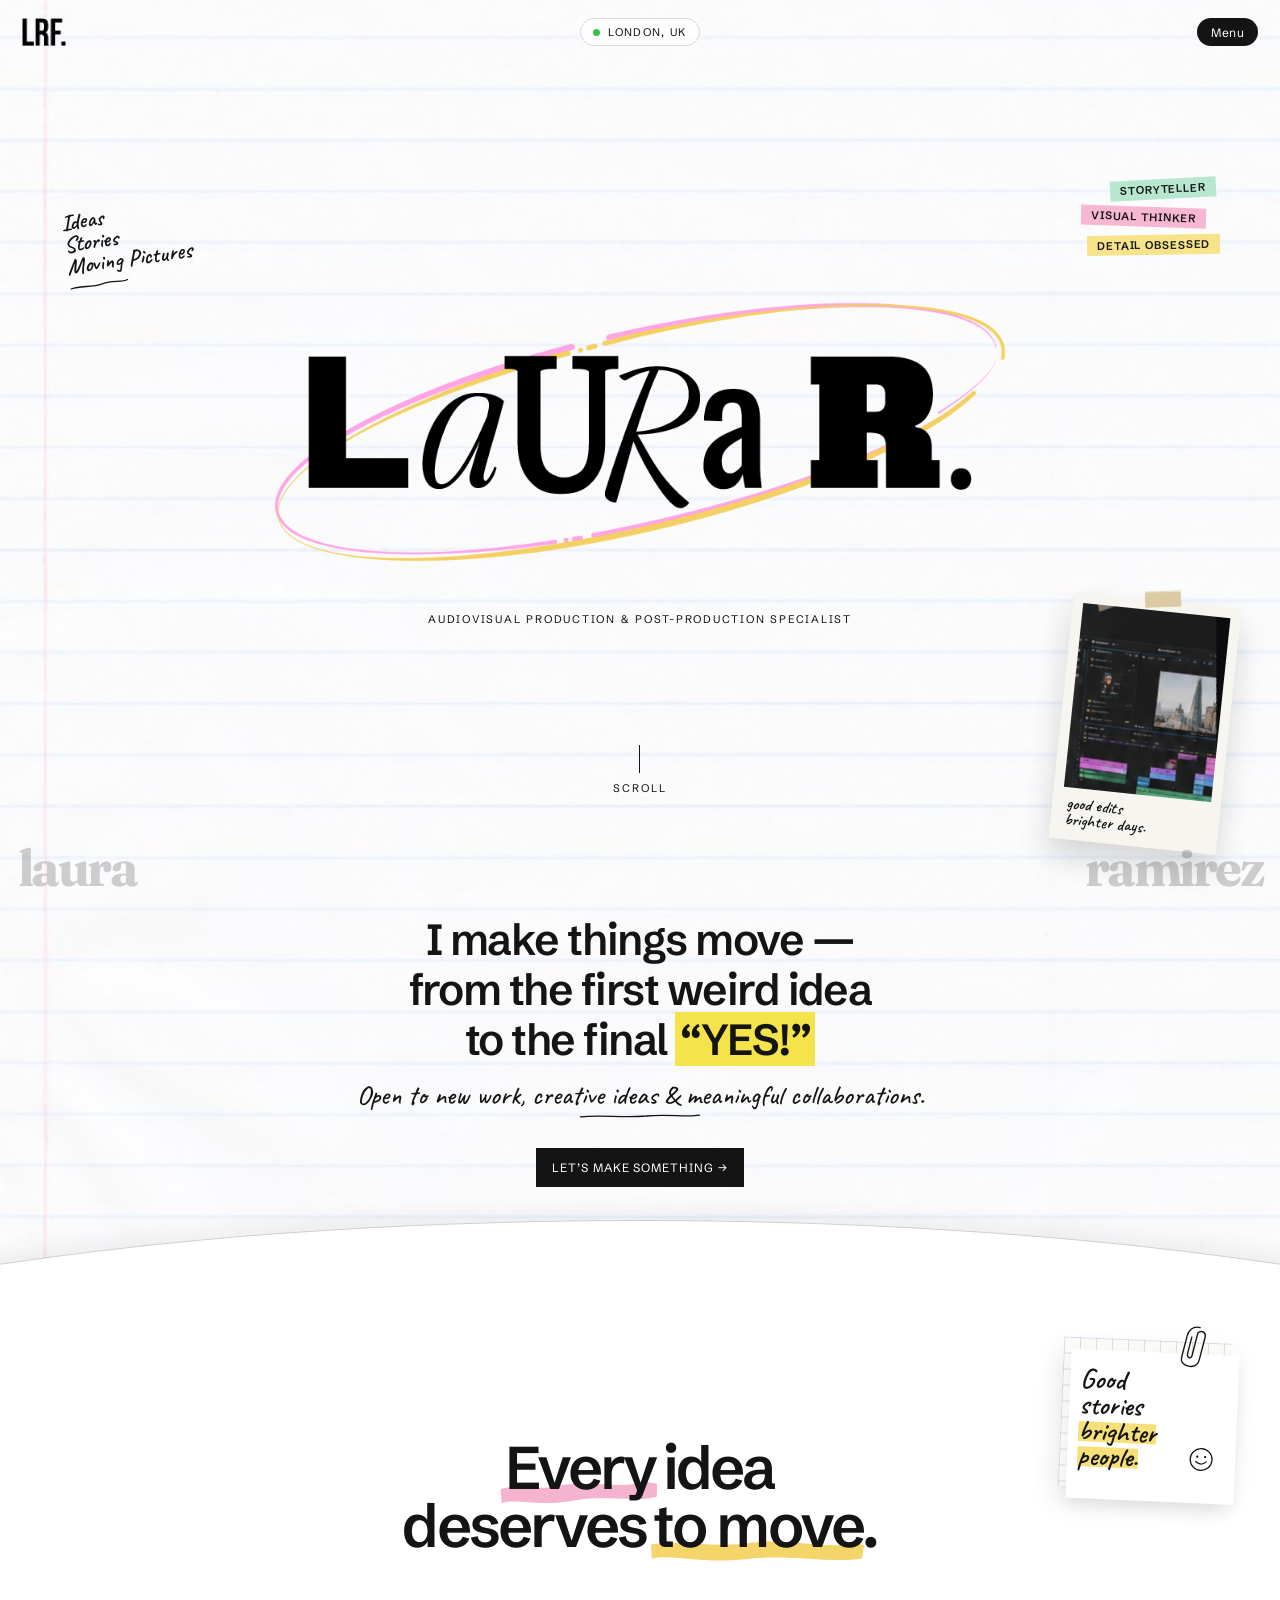
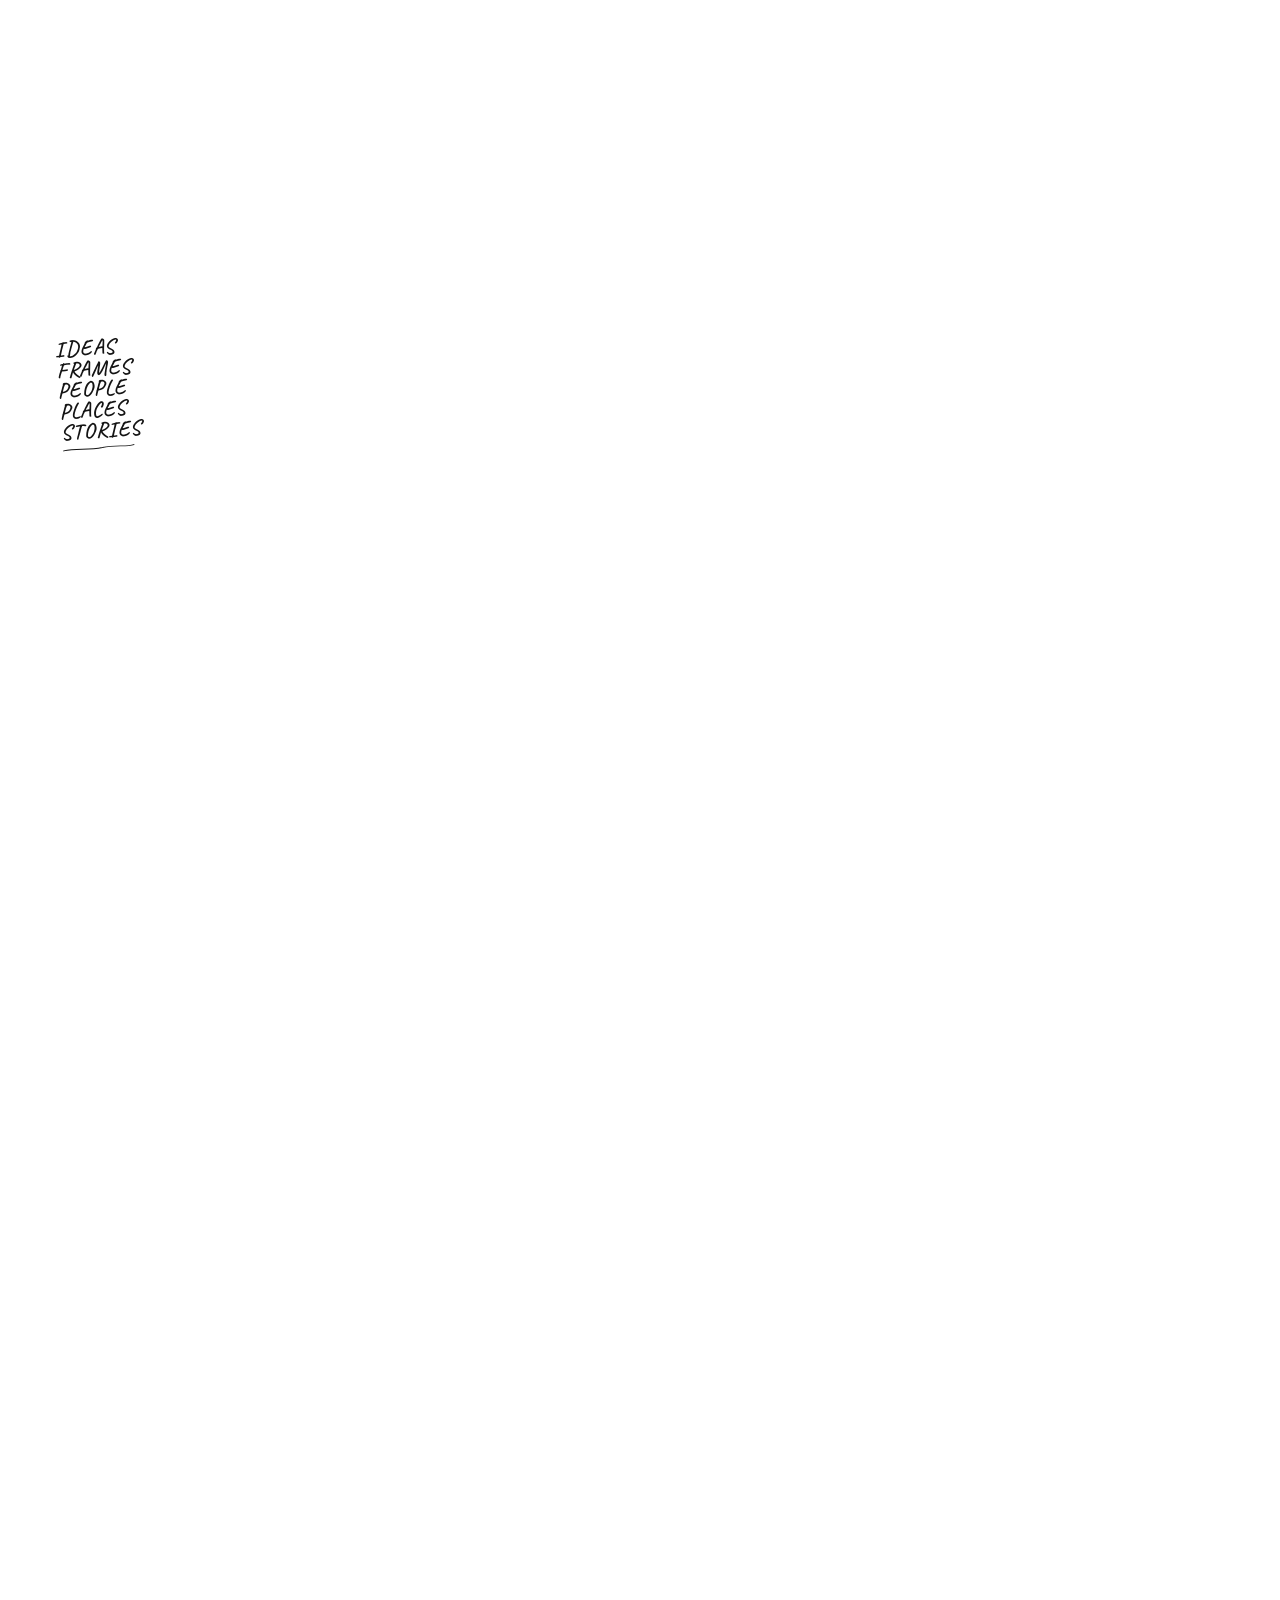
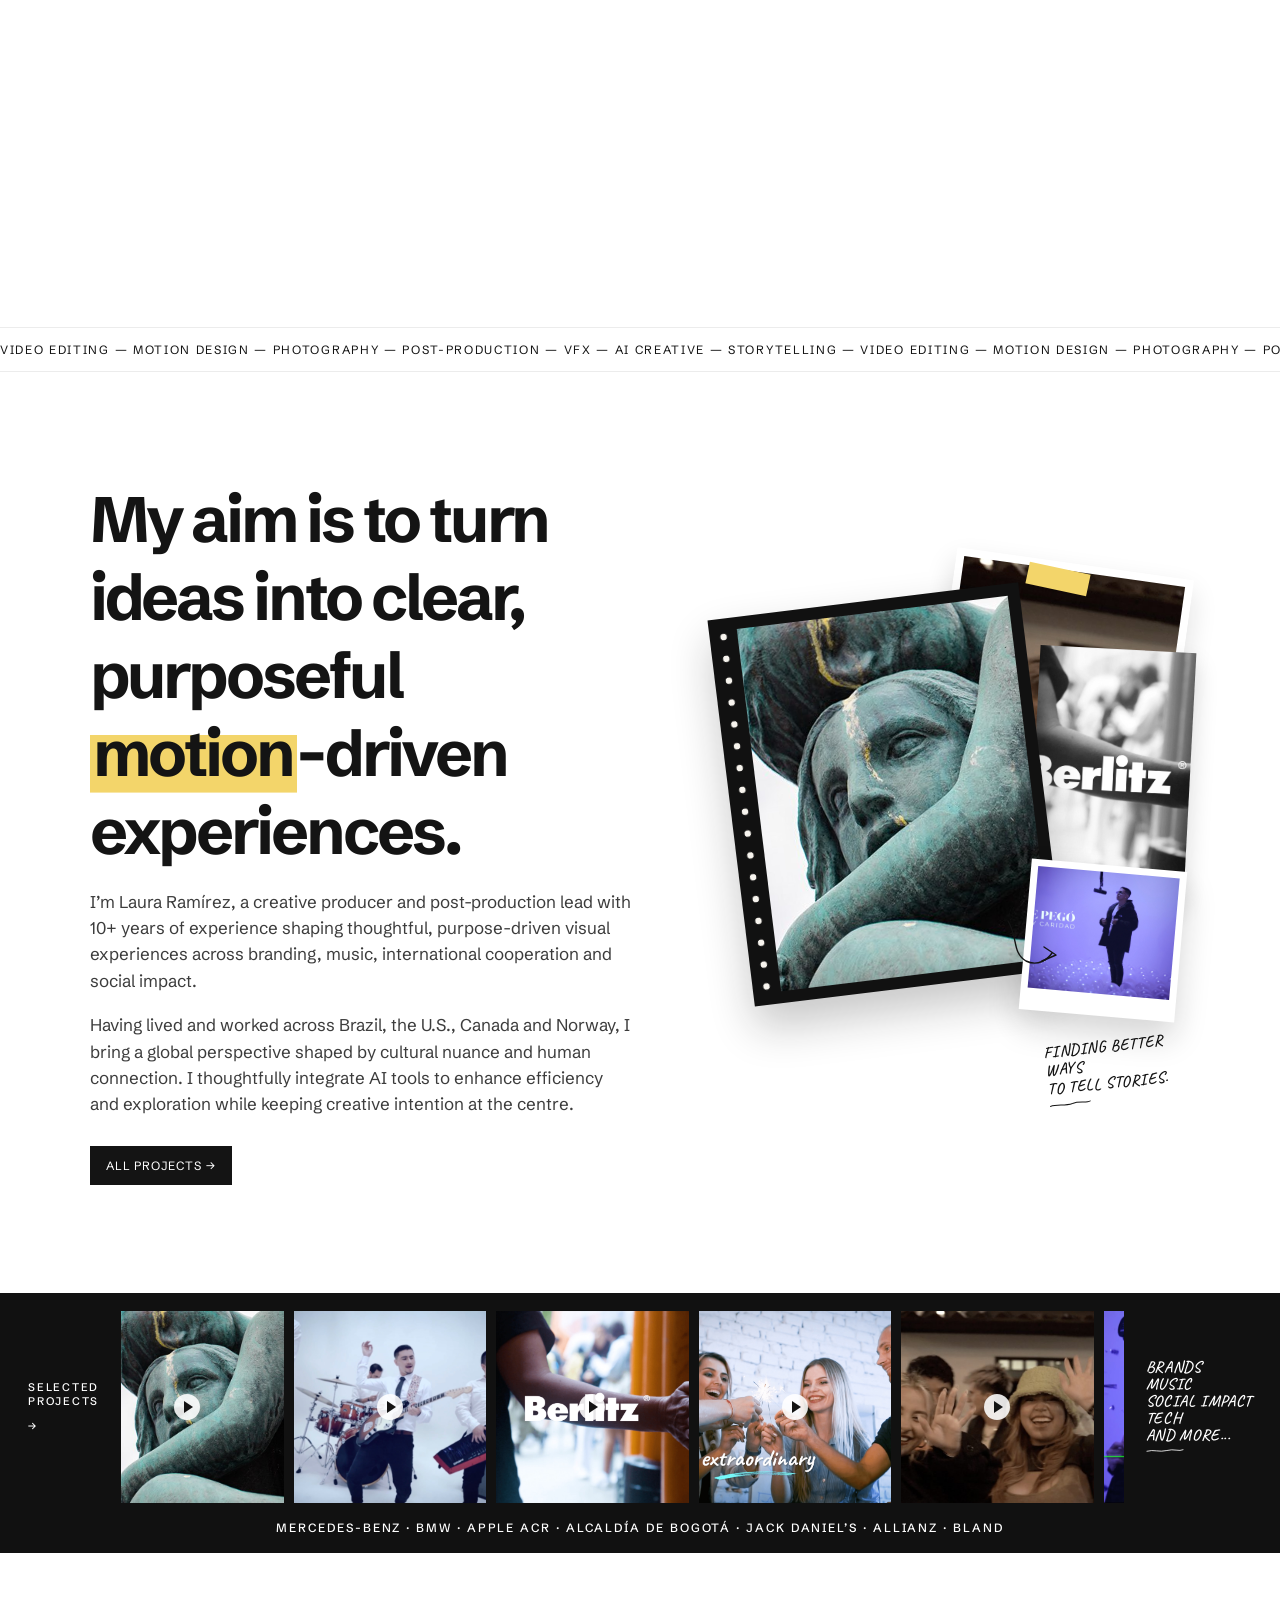
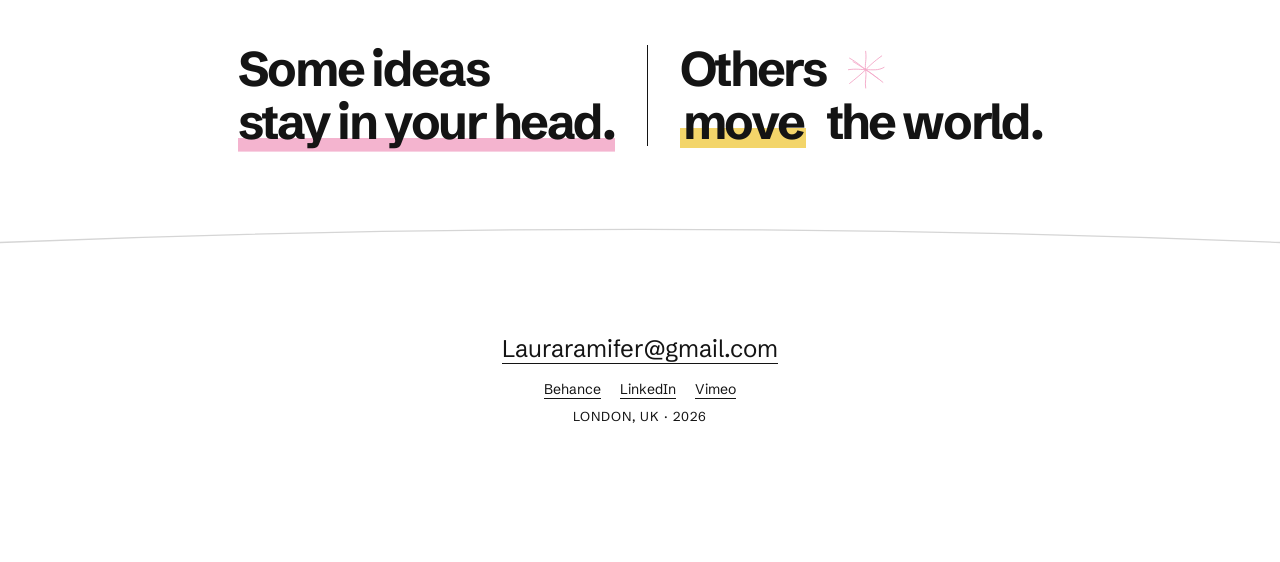
==== commit a2bda4ef: "Let the selected stills drift so the row shows there is more to scroll. Co-authored-by: Cursor <curs" ====
--- a/index.html
+++ b/index.html
@@ -17,7 +17,7 @@
       href="https://fonts.googleapis.com/css2?family=Caveat:wght@500;600&family=Fraunces:opsz,wght@9..144,700&family=Schibsted+Grotesk:wght@400;500;600&display=swap"
       rel="stylesheet"
     />
-    <link rel="stylesheet" href="css/studio.css?v=60" />
+    <link rel="stylesheet" href="css/studio.css?v=61" />
   </head>
   <body>
     <a class="skip" href="#playground">Skip to content</a>
@@ -169,6 +169,6 @@
     <div class="preloader" id="preloader" aria-live="polite">
       <span id="count">00</span>
     </div>
-    <script src="js/studio.js?v=44"></script>
+    <script src="js/studio.js?v=45"></script>
   </body>
 </html>
--- a/css/studio.css
+++ b/css/studio.css
@@ -910,6 +910,11 @@
   scrollbar-width: thin;
 }
 
+.selected-row.is-cycling {
+  scroll-snap-type: none;
+  scroll-behavior: auto;
+}
+
 .selected-card {
   position: relative;
   display: block;
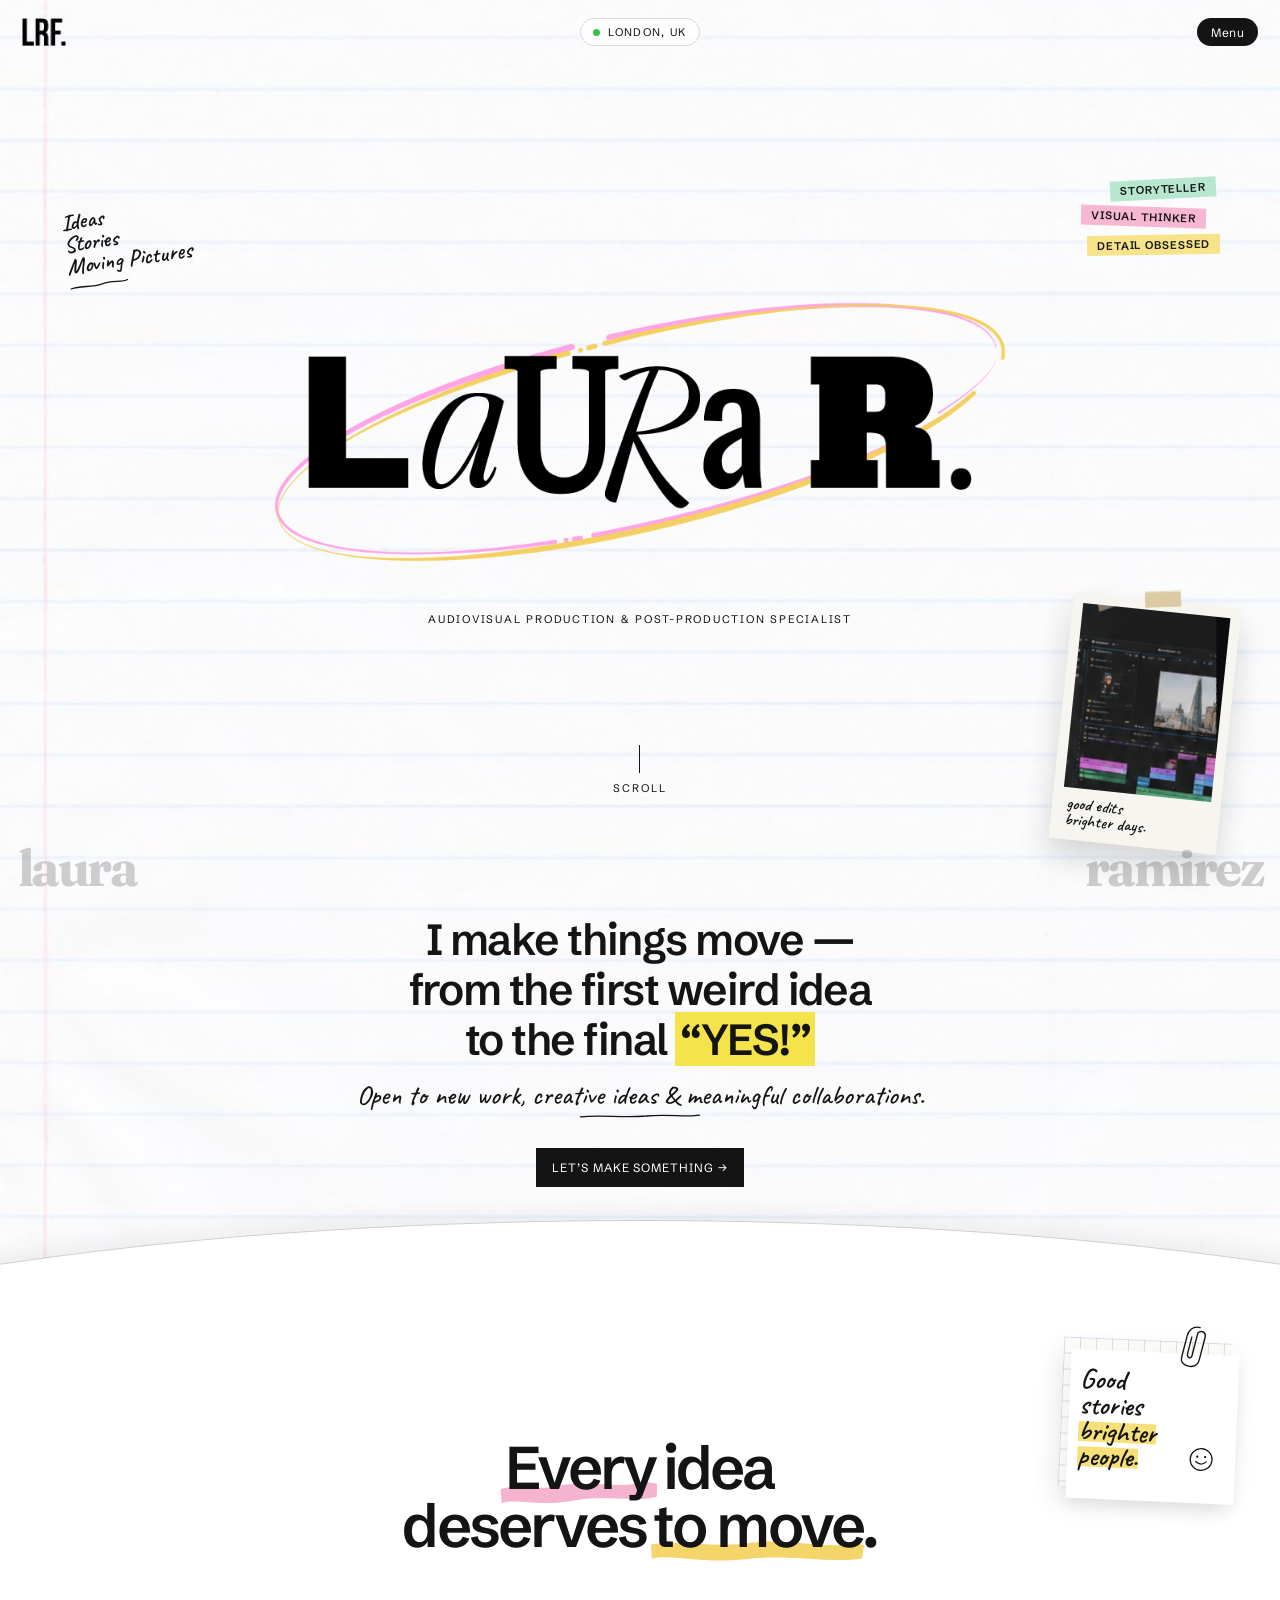
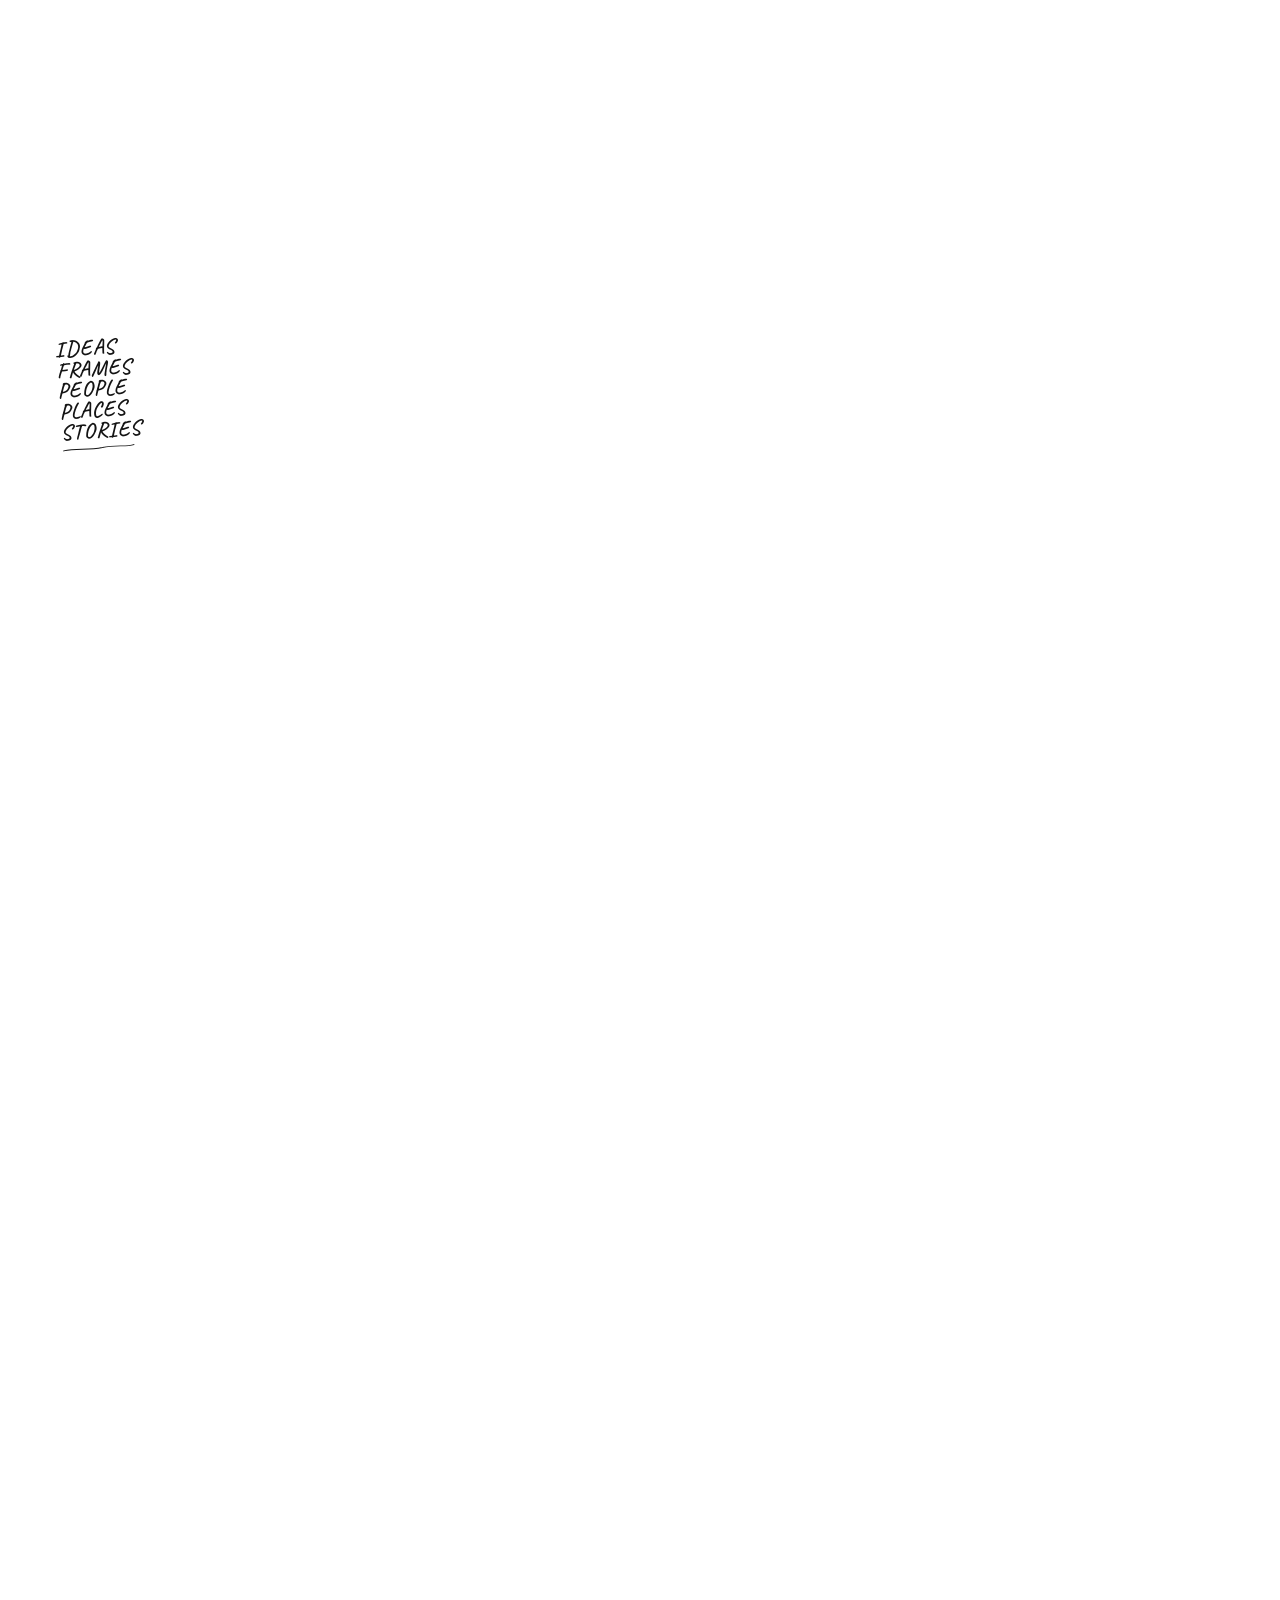
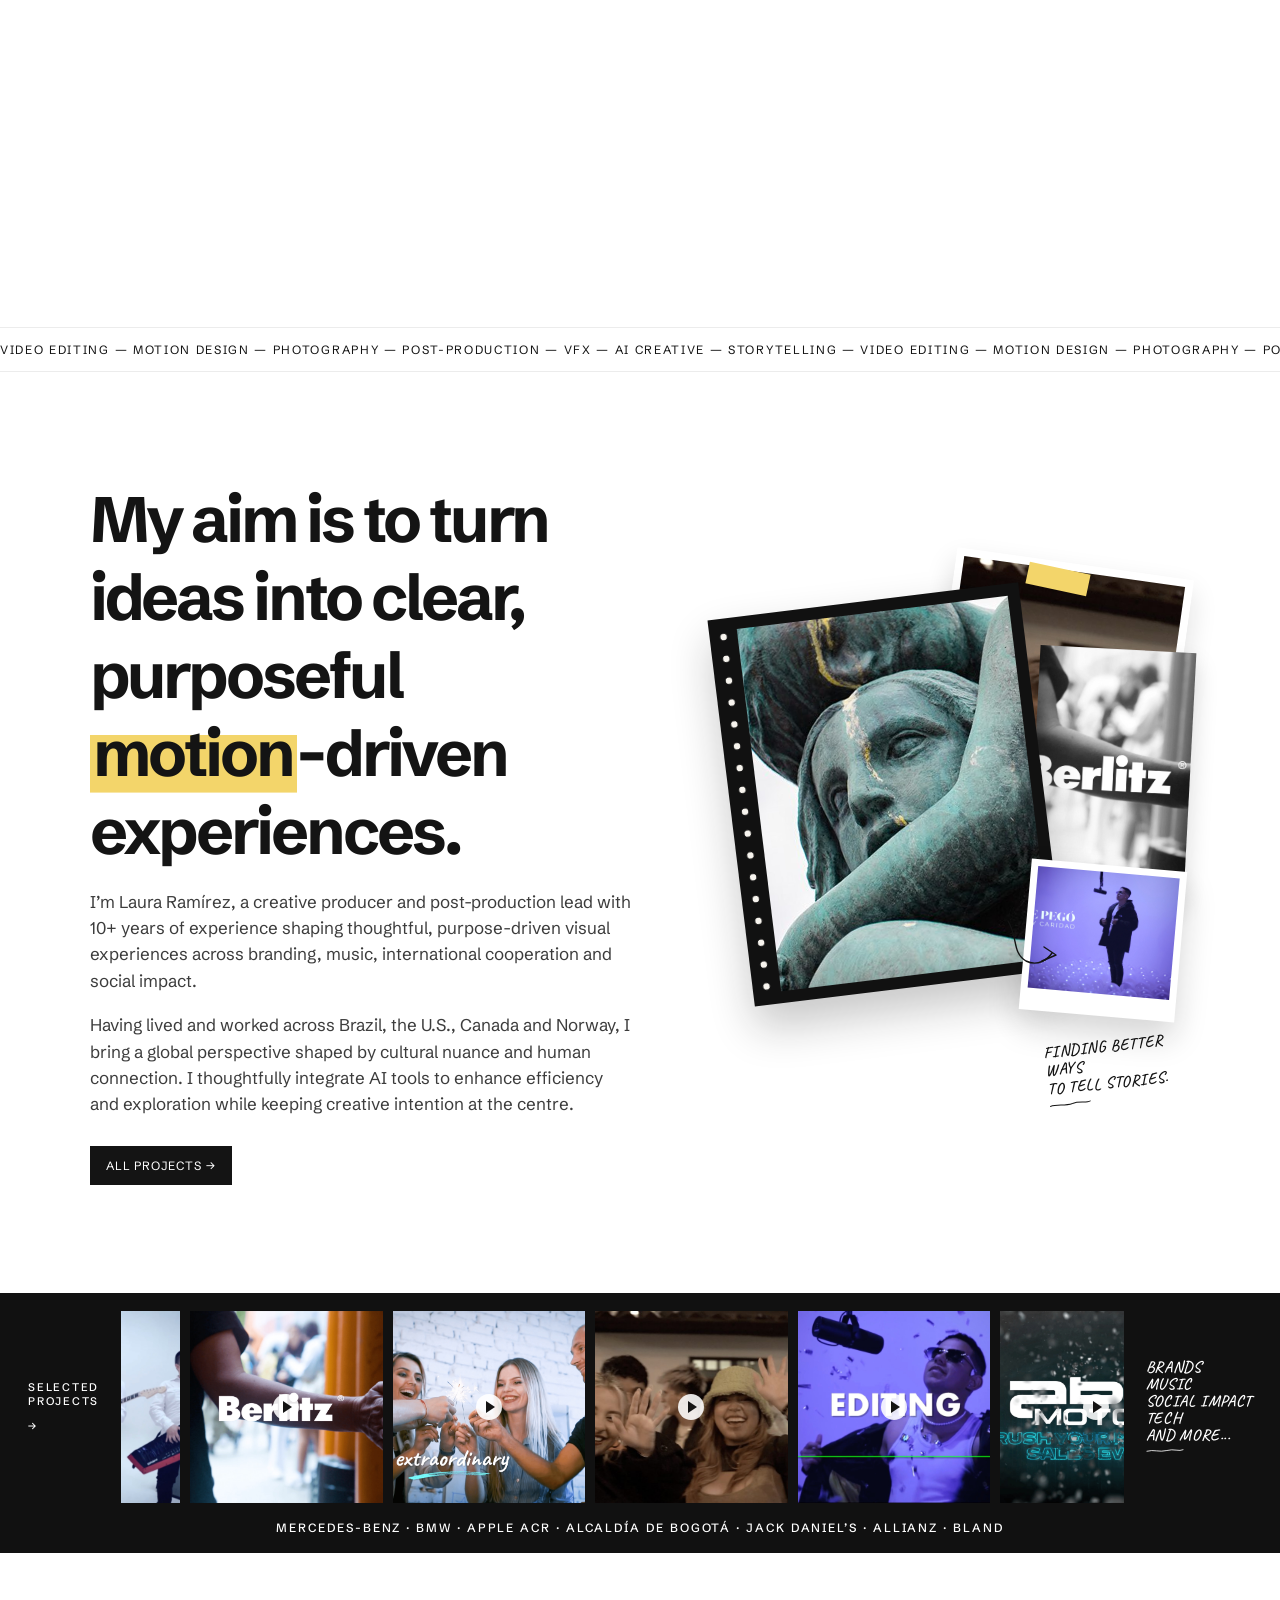
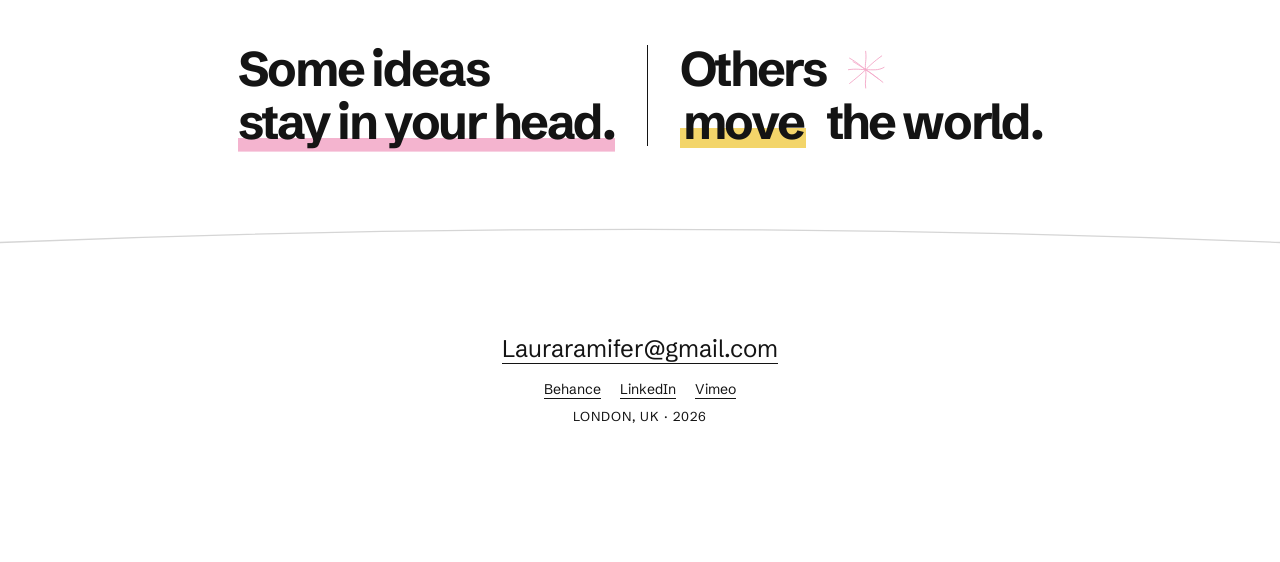
==== commit e20f1363: "Keep the selected stills drifting unless the row is actually dragged. Co-authored-by: Cursor <cursor" ====
--- a/index.html
+++ b/index.html
@@ -169,6 +169,6 @@
     <div class="preloader" id="preloader" aria-live="polite">
       <span id="count">00</span>
     </div>
-    <script src="js/studio.js?v=45"></script>
+    <script src="js/studio.js?v=46"></script>
   </body>
 </html>
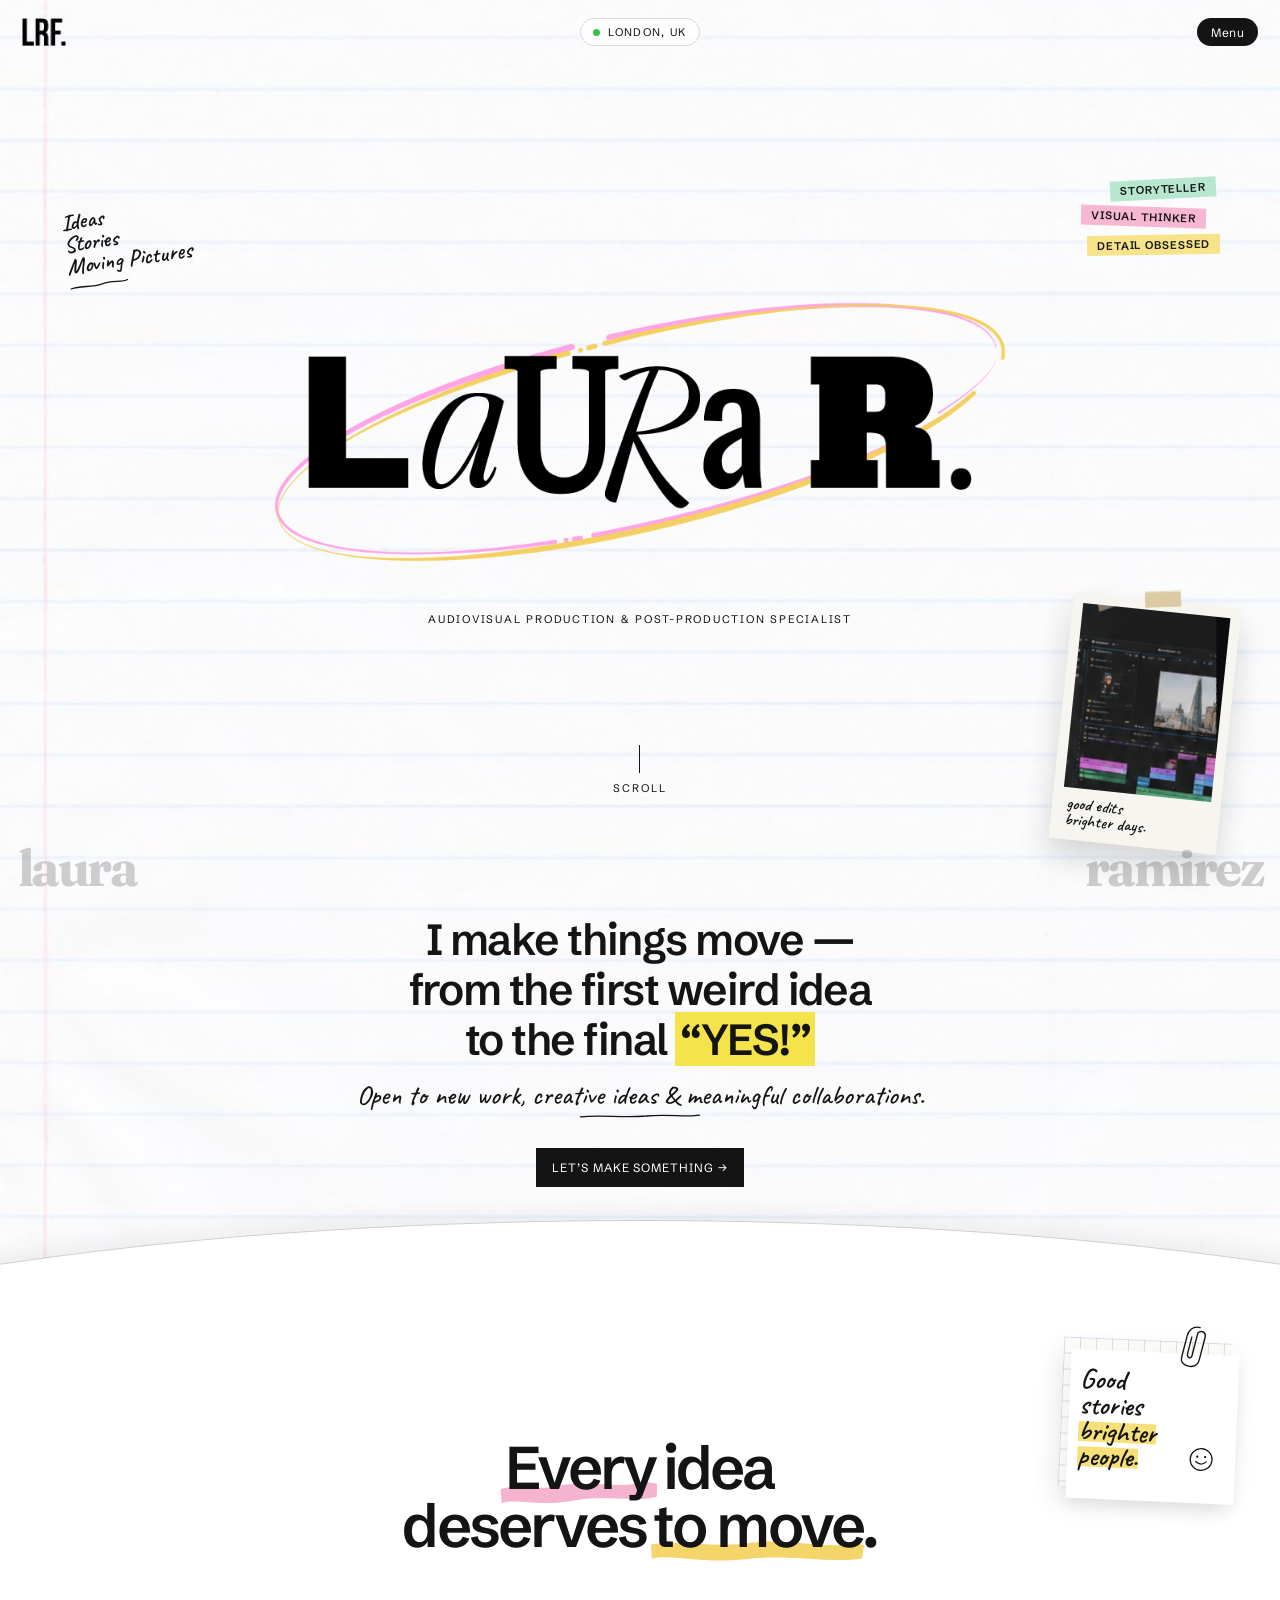
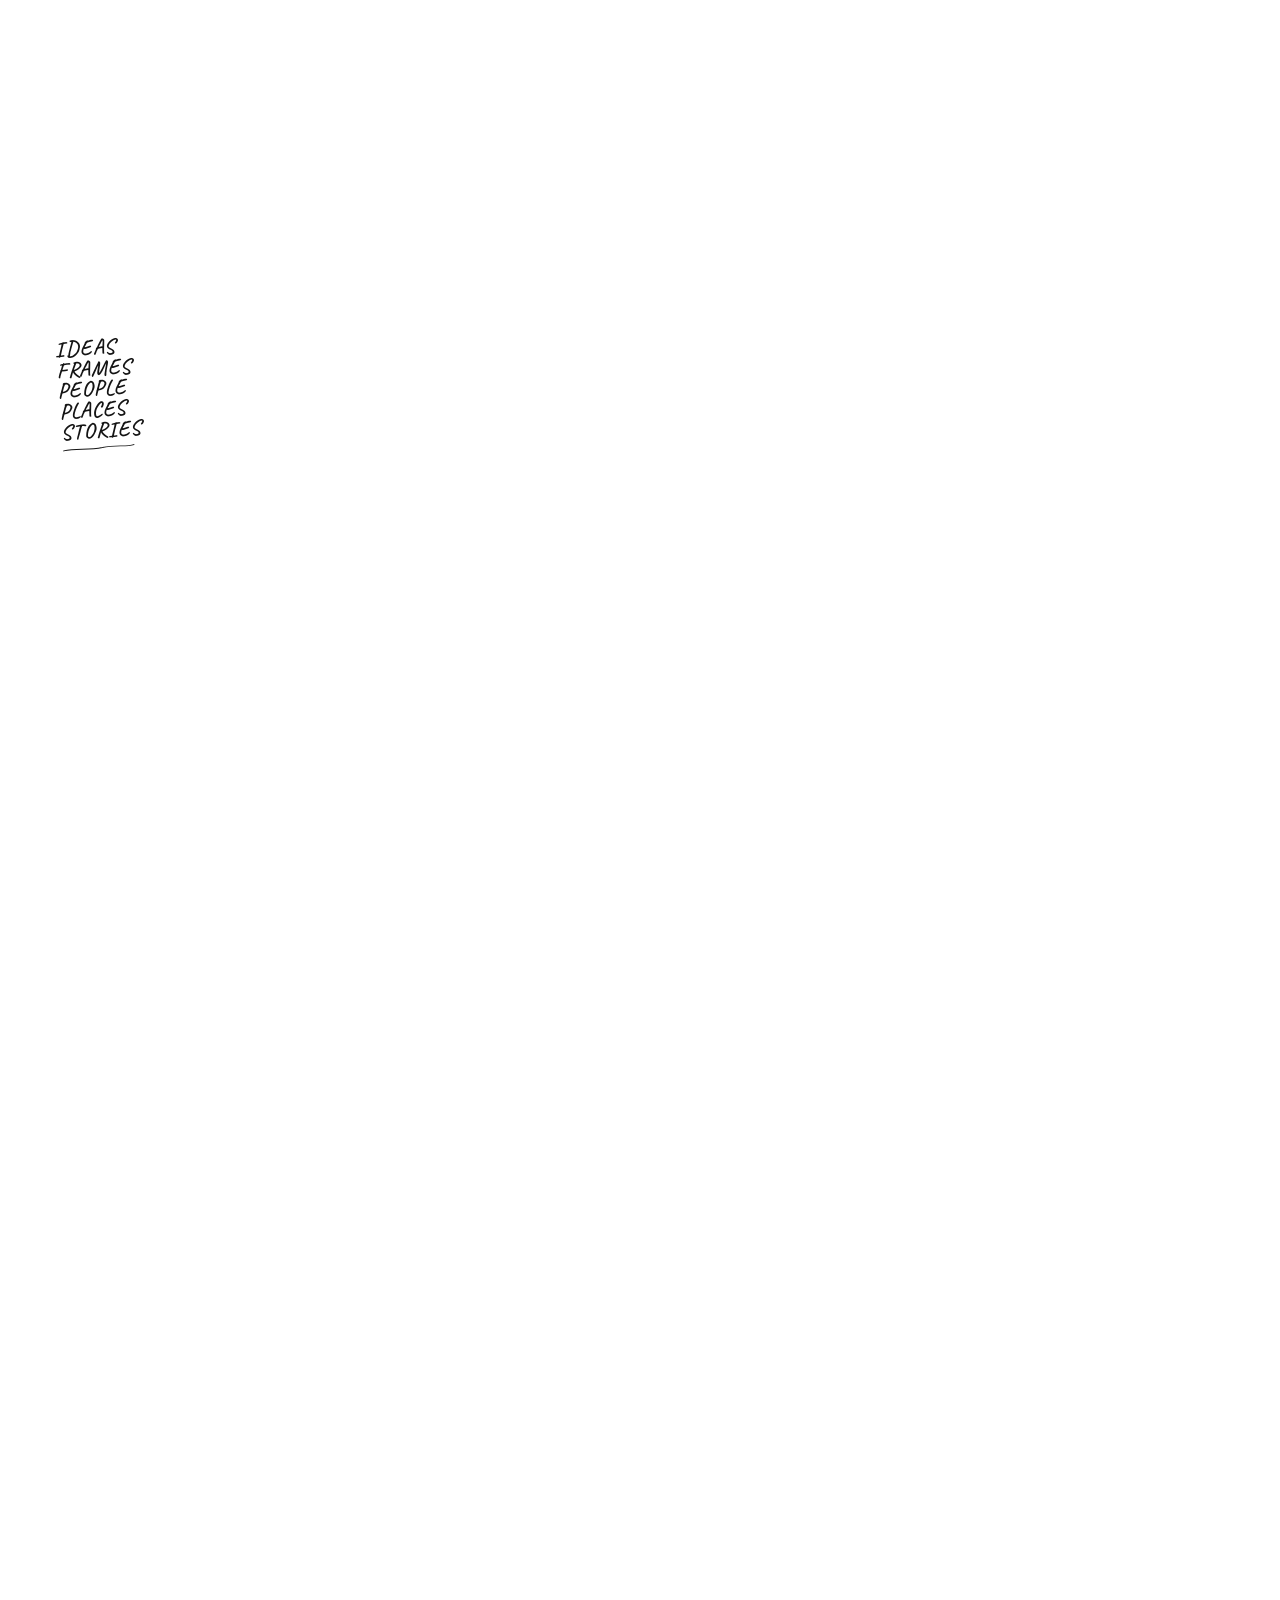
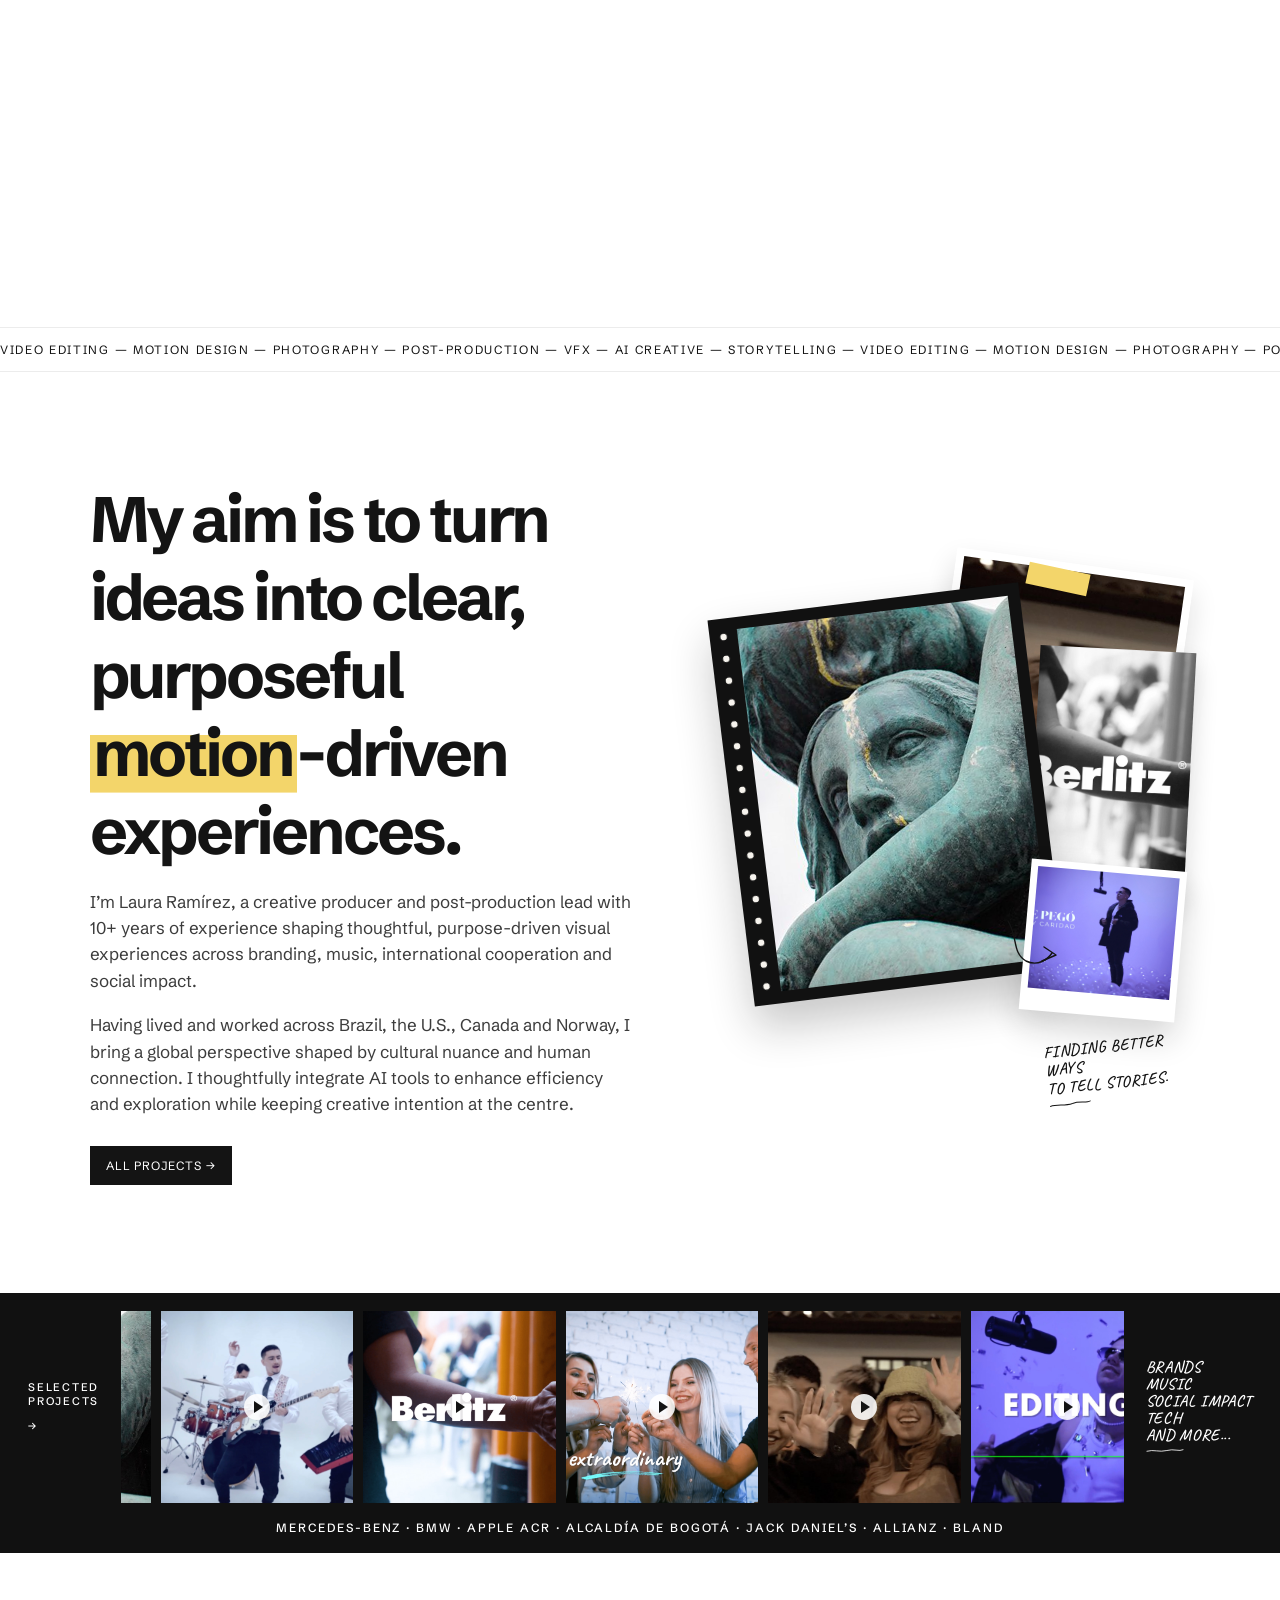
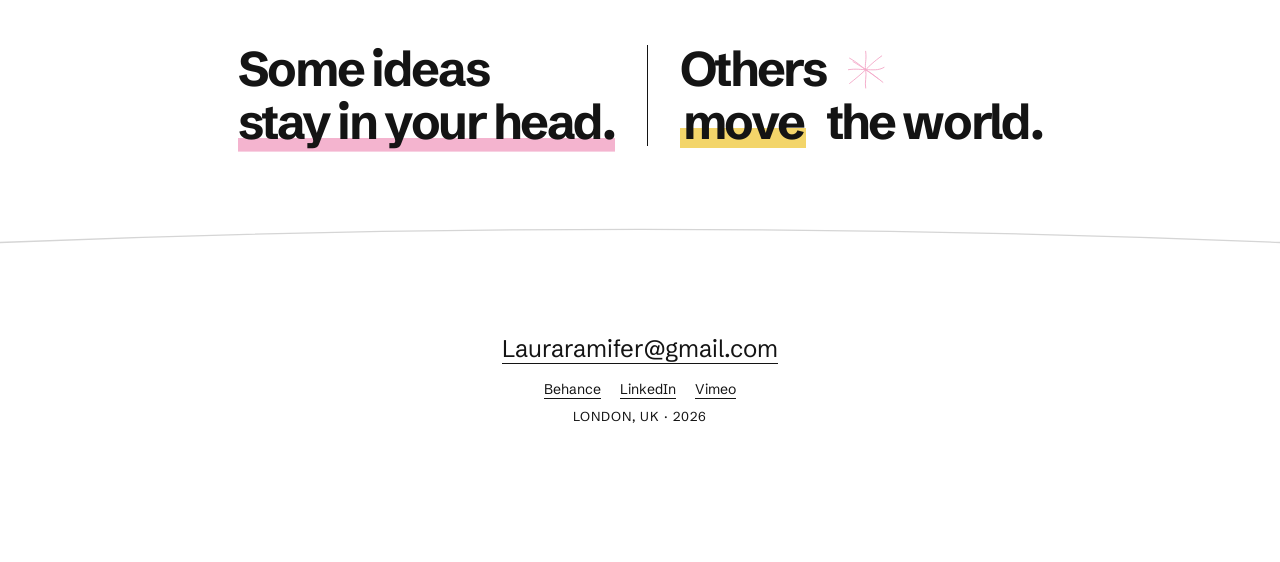
==== commit d1dfe6f8: "Slow the selected-stills drift to half speed. Co-authored-by: Cursor <cursoragent@cursor.com>" ====
--- a/index.html
+++ b/index.html
@@ -169,6 +169,6 @@
     <div class="preloader" id="preloader" aria-live="polite">
       <span id="count">00</span>
     </div>
-    <script src="js/studio.js?v=46"></script>
+    <script src="js/studio.js?v=47"></script>
   </body>
 </html>
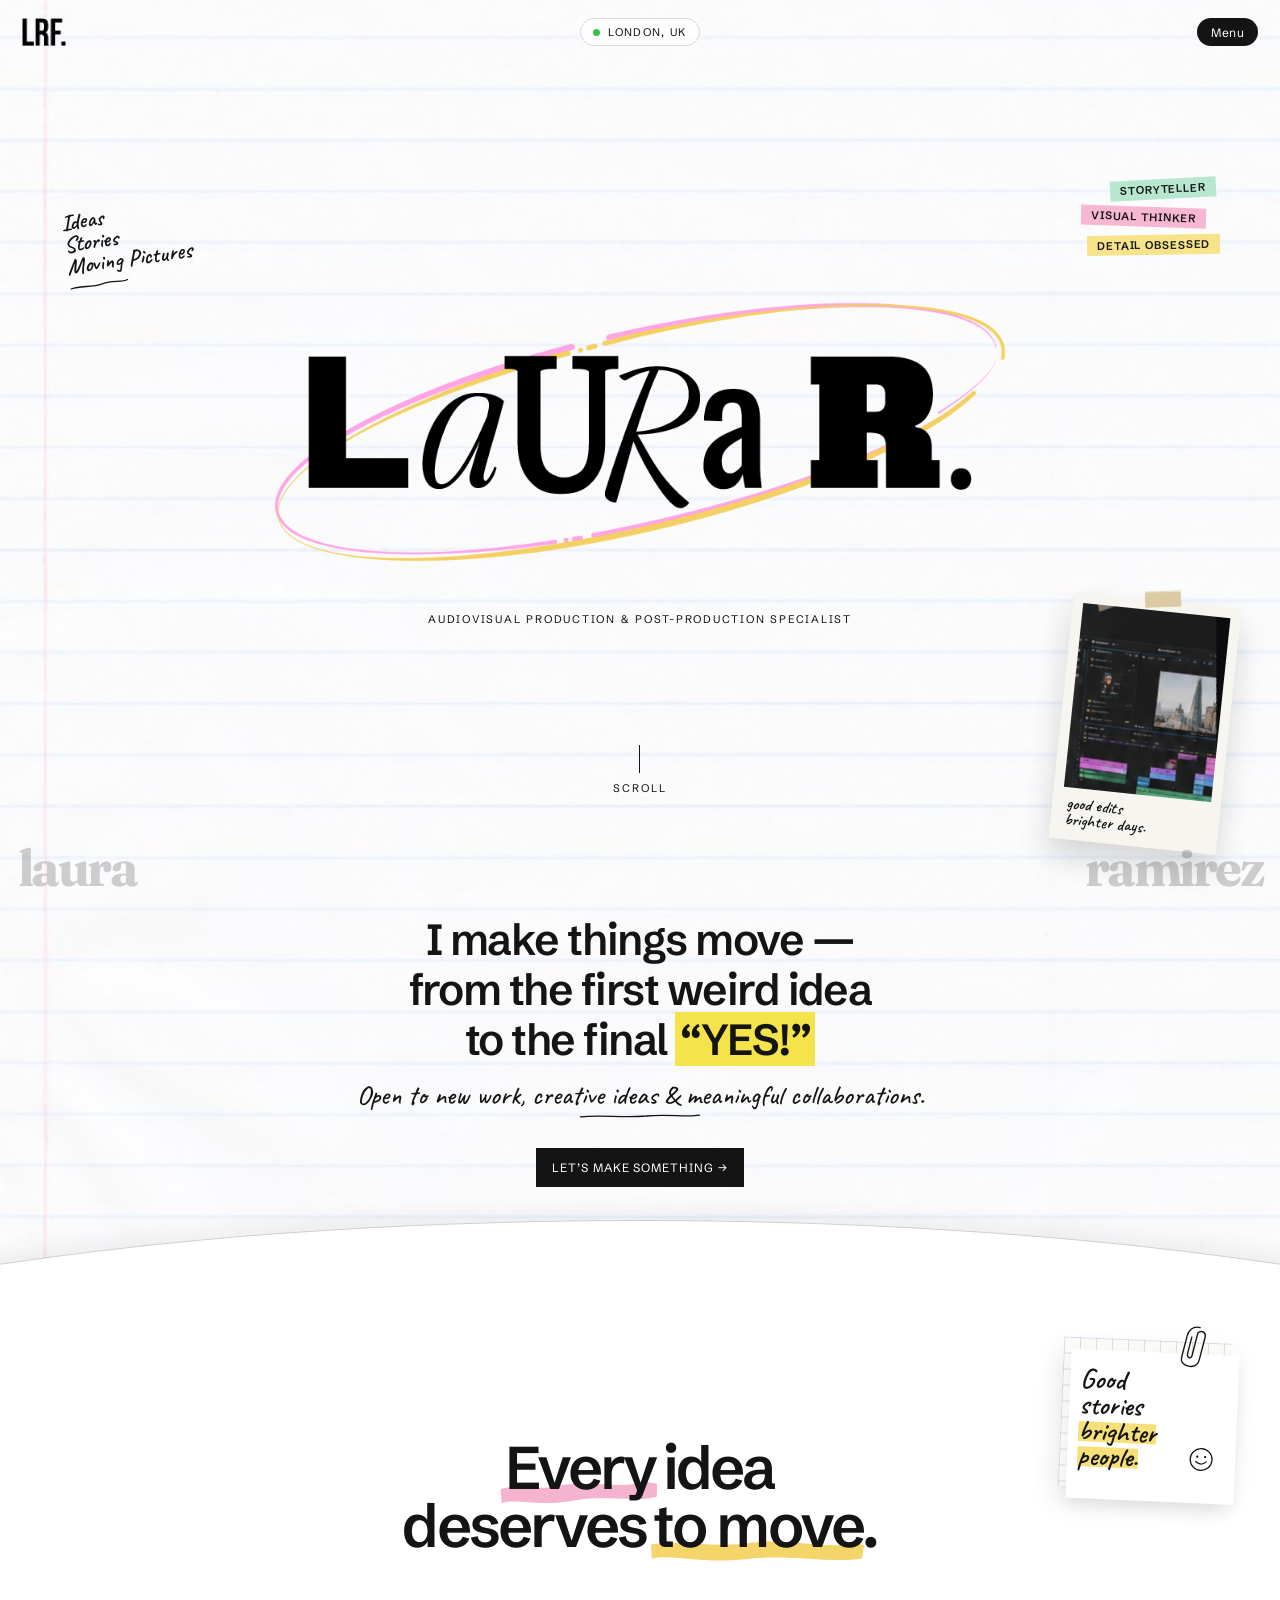
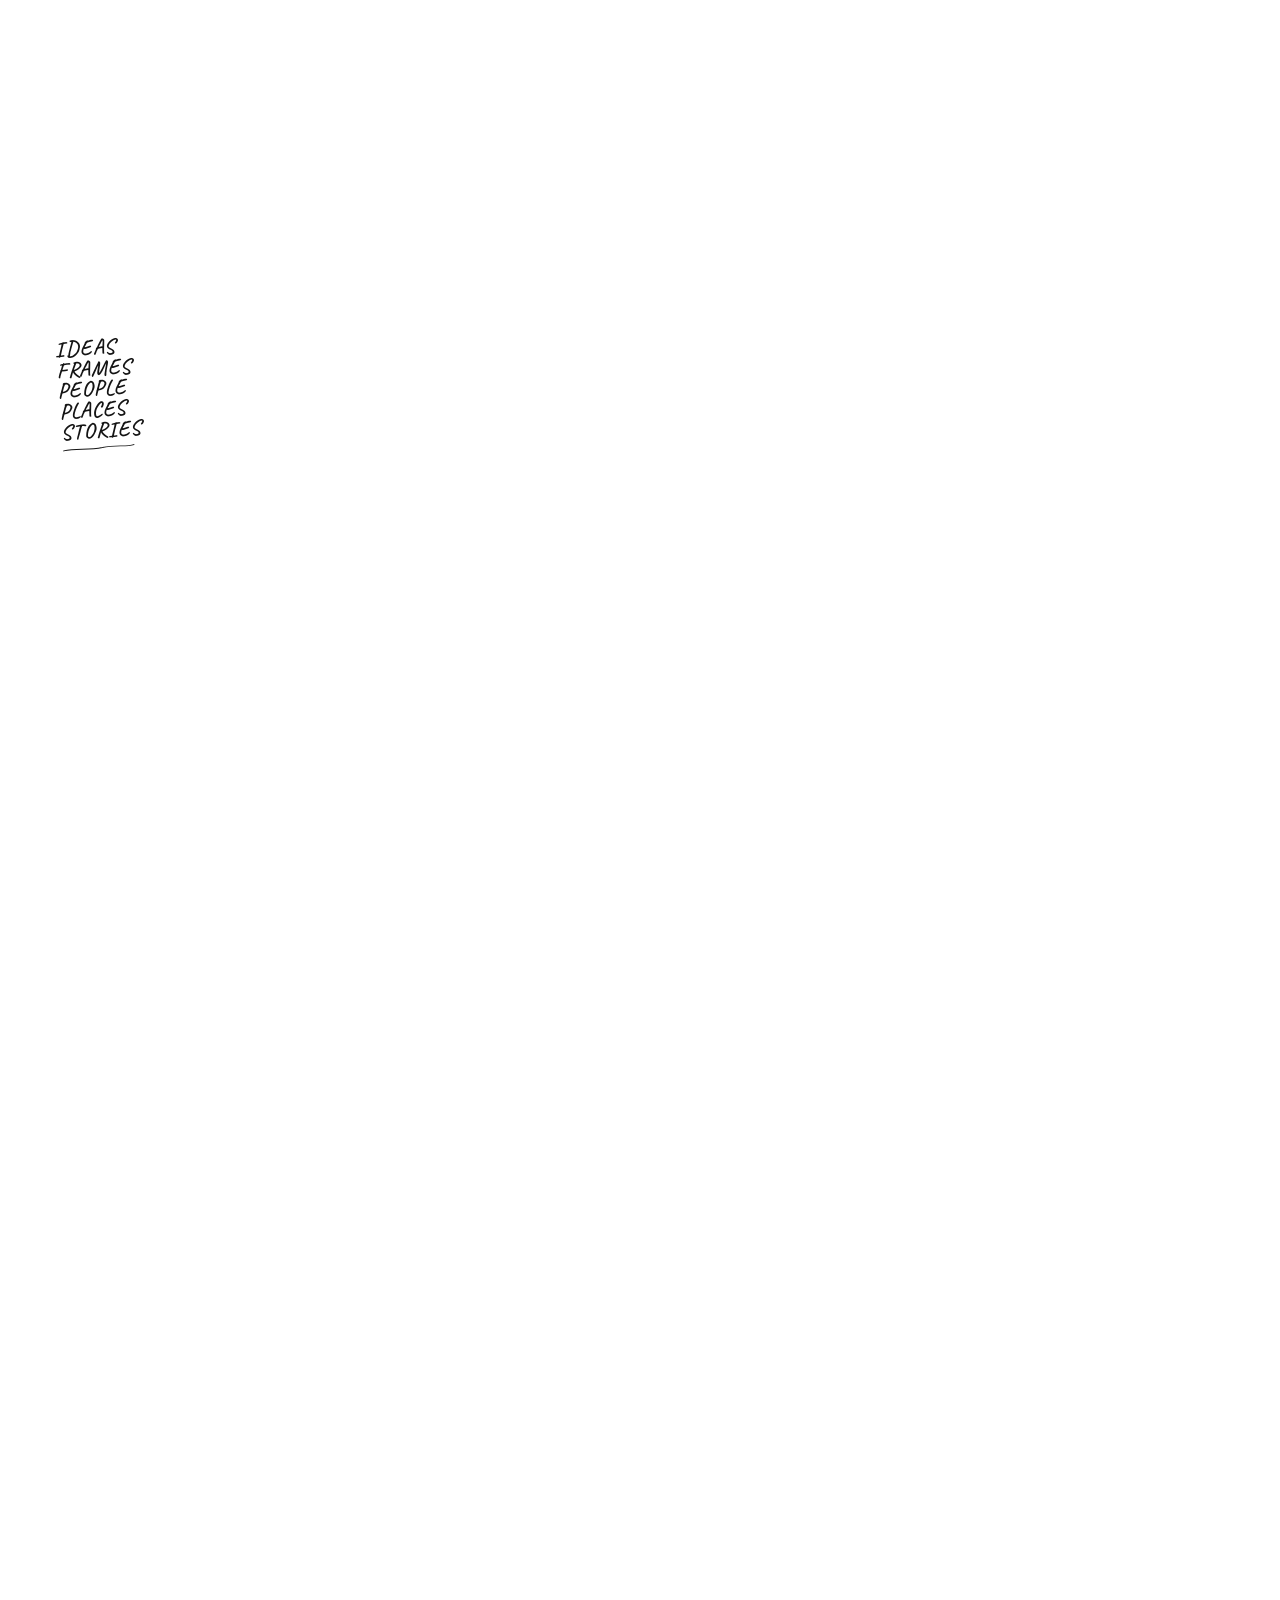
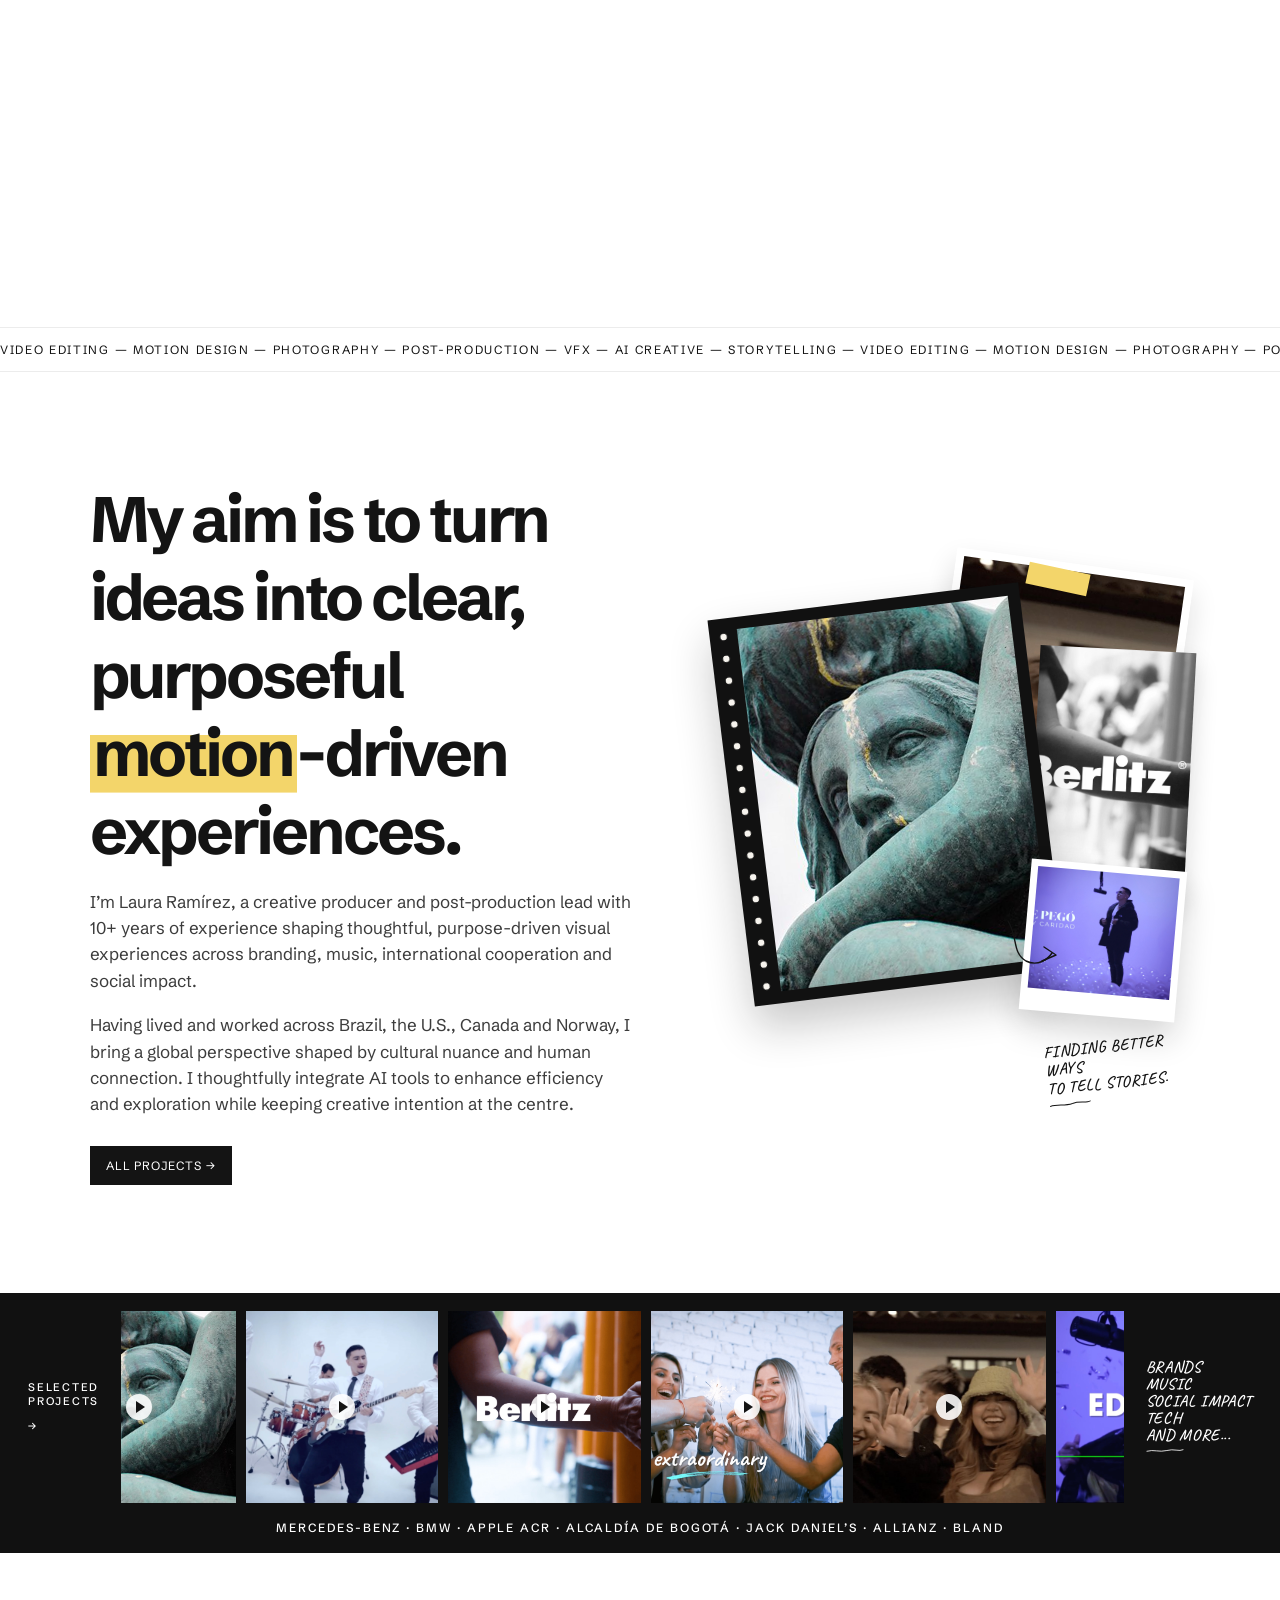
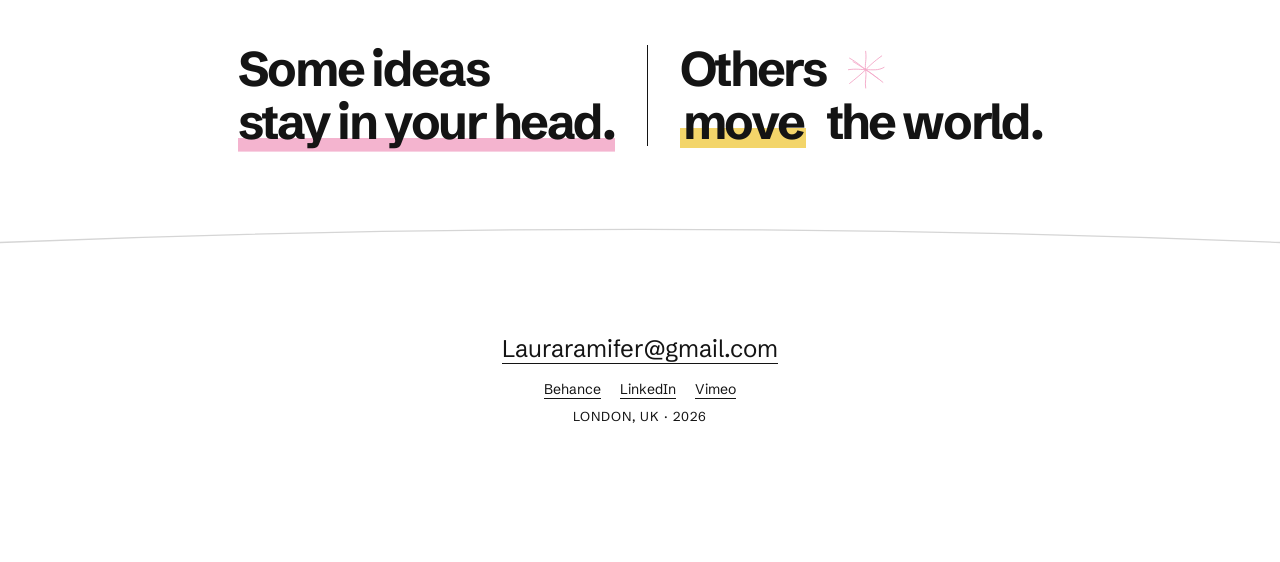
==== commit 6e2c91a3: "Slow the selected-stills drift by half again. Co-authored-by: Cursor <cursoragent@cursor.com>" ====
--- a/index.html
+++ b/index.html
@@ -169,6 +169,6 @@
     <div class="preloader" id="preloader" aria-live="polite">
       <span id="count">00</span>
     </div>
-    <script src="js/studio.js?v=47"></script>
+    <script src="js/studio.js?v=48"></script>
   </body>
 </html>
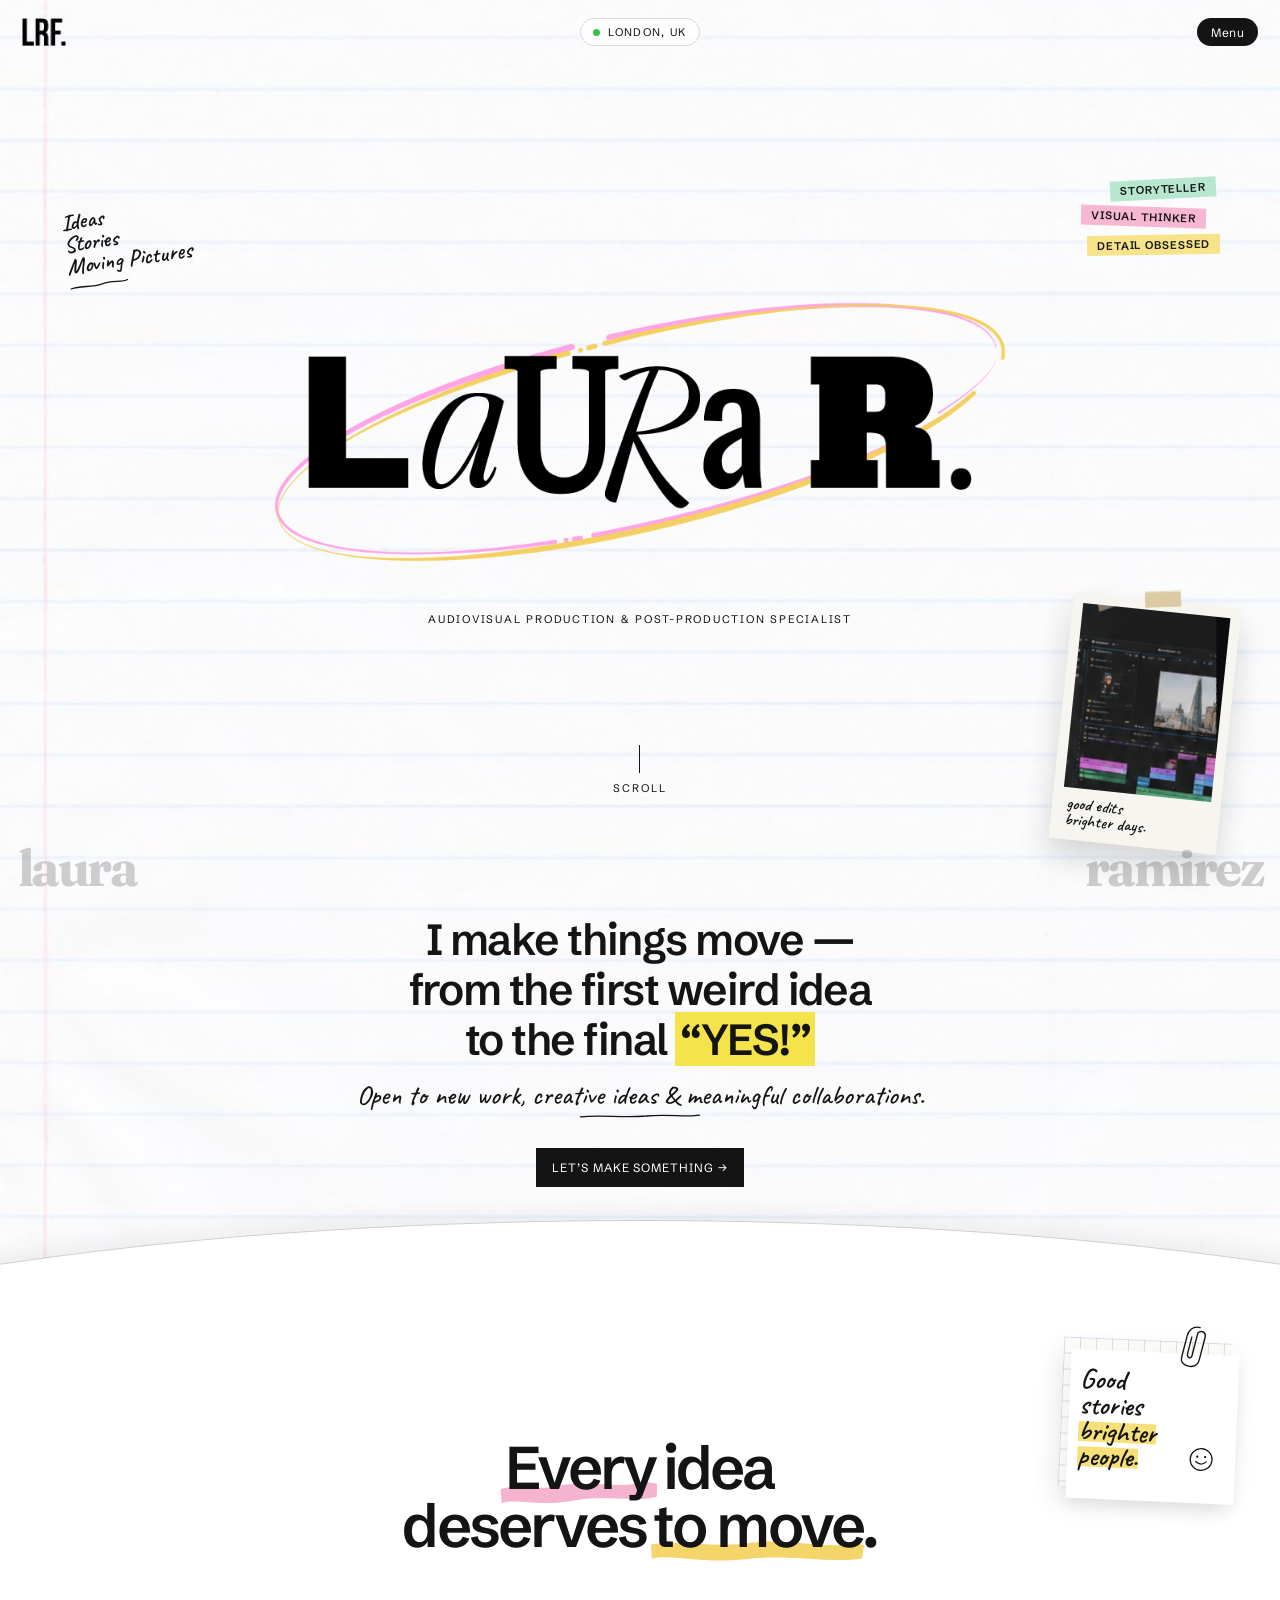
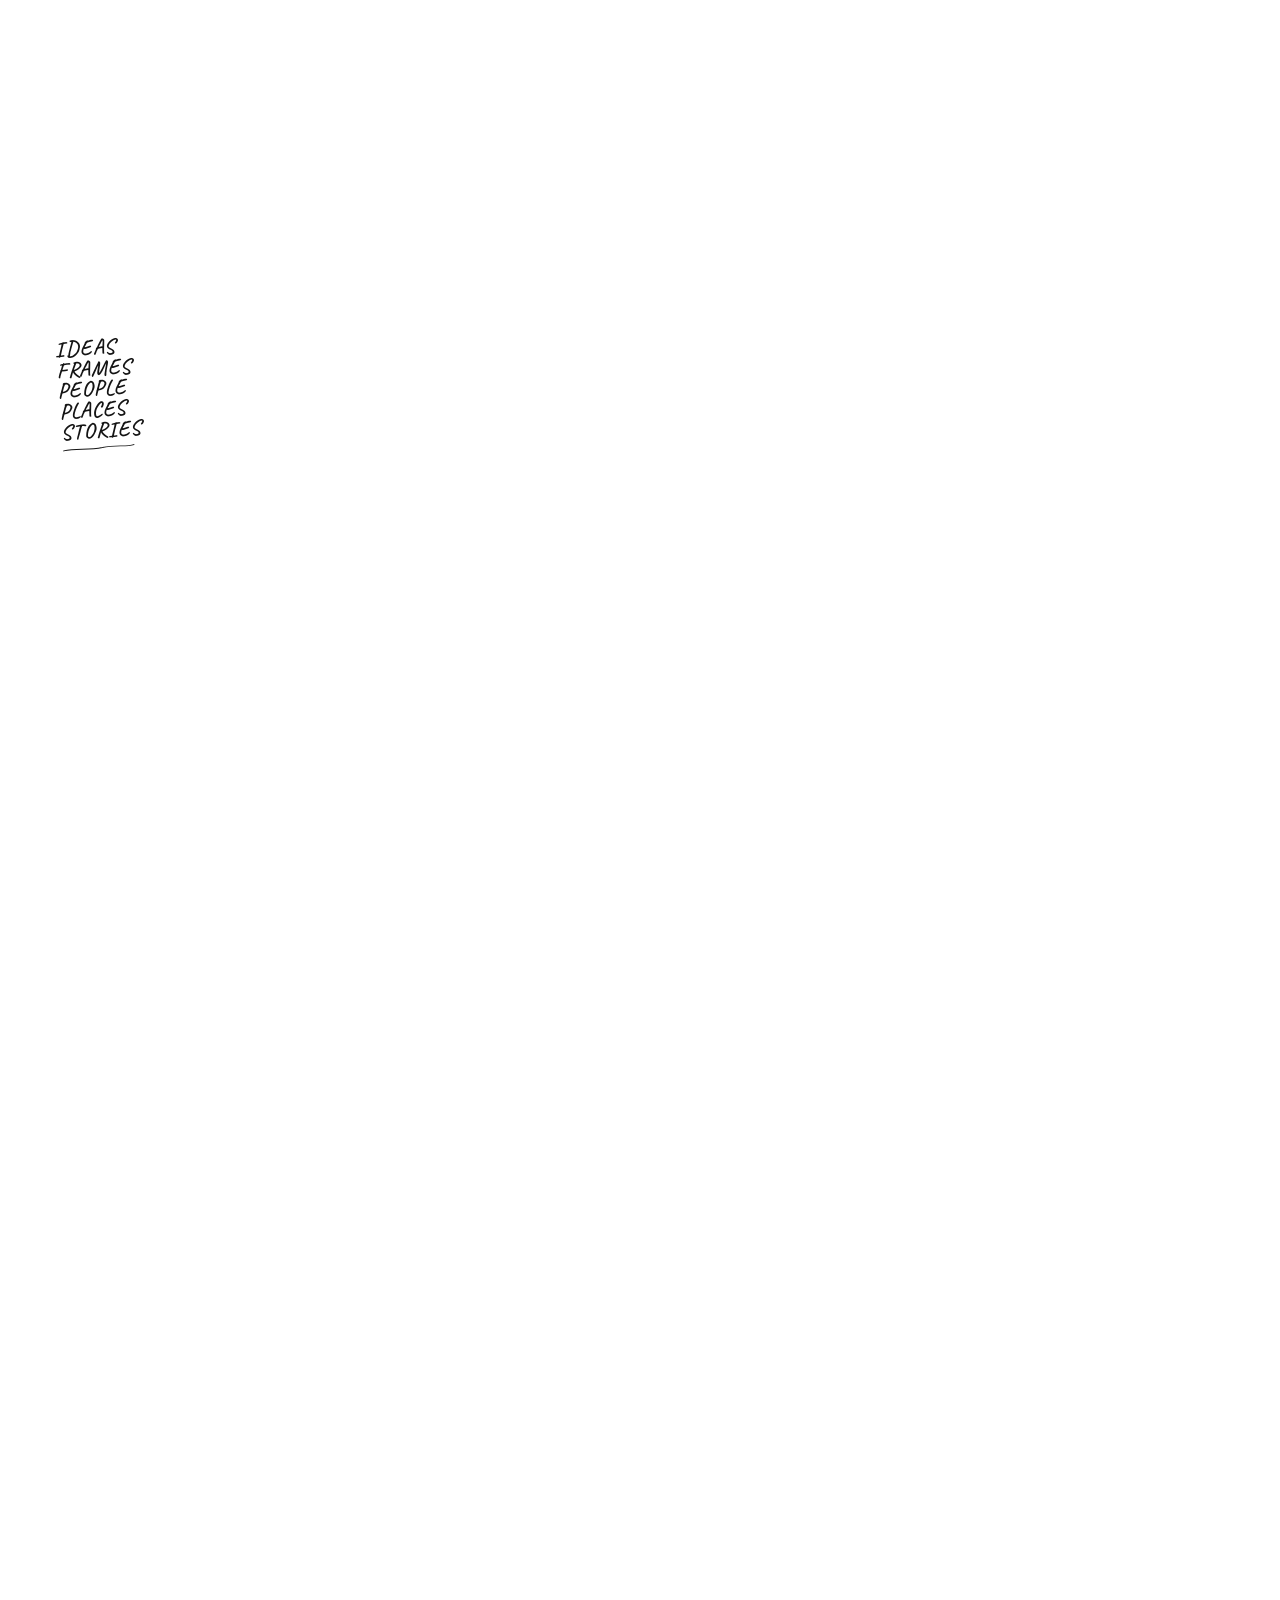
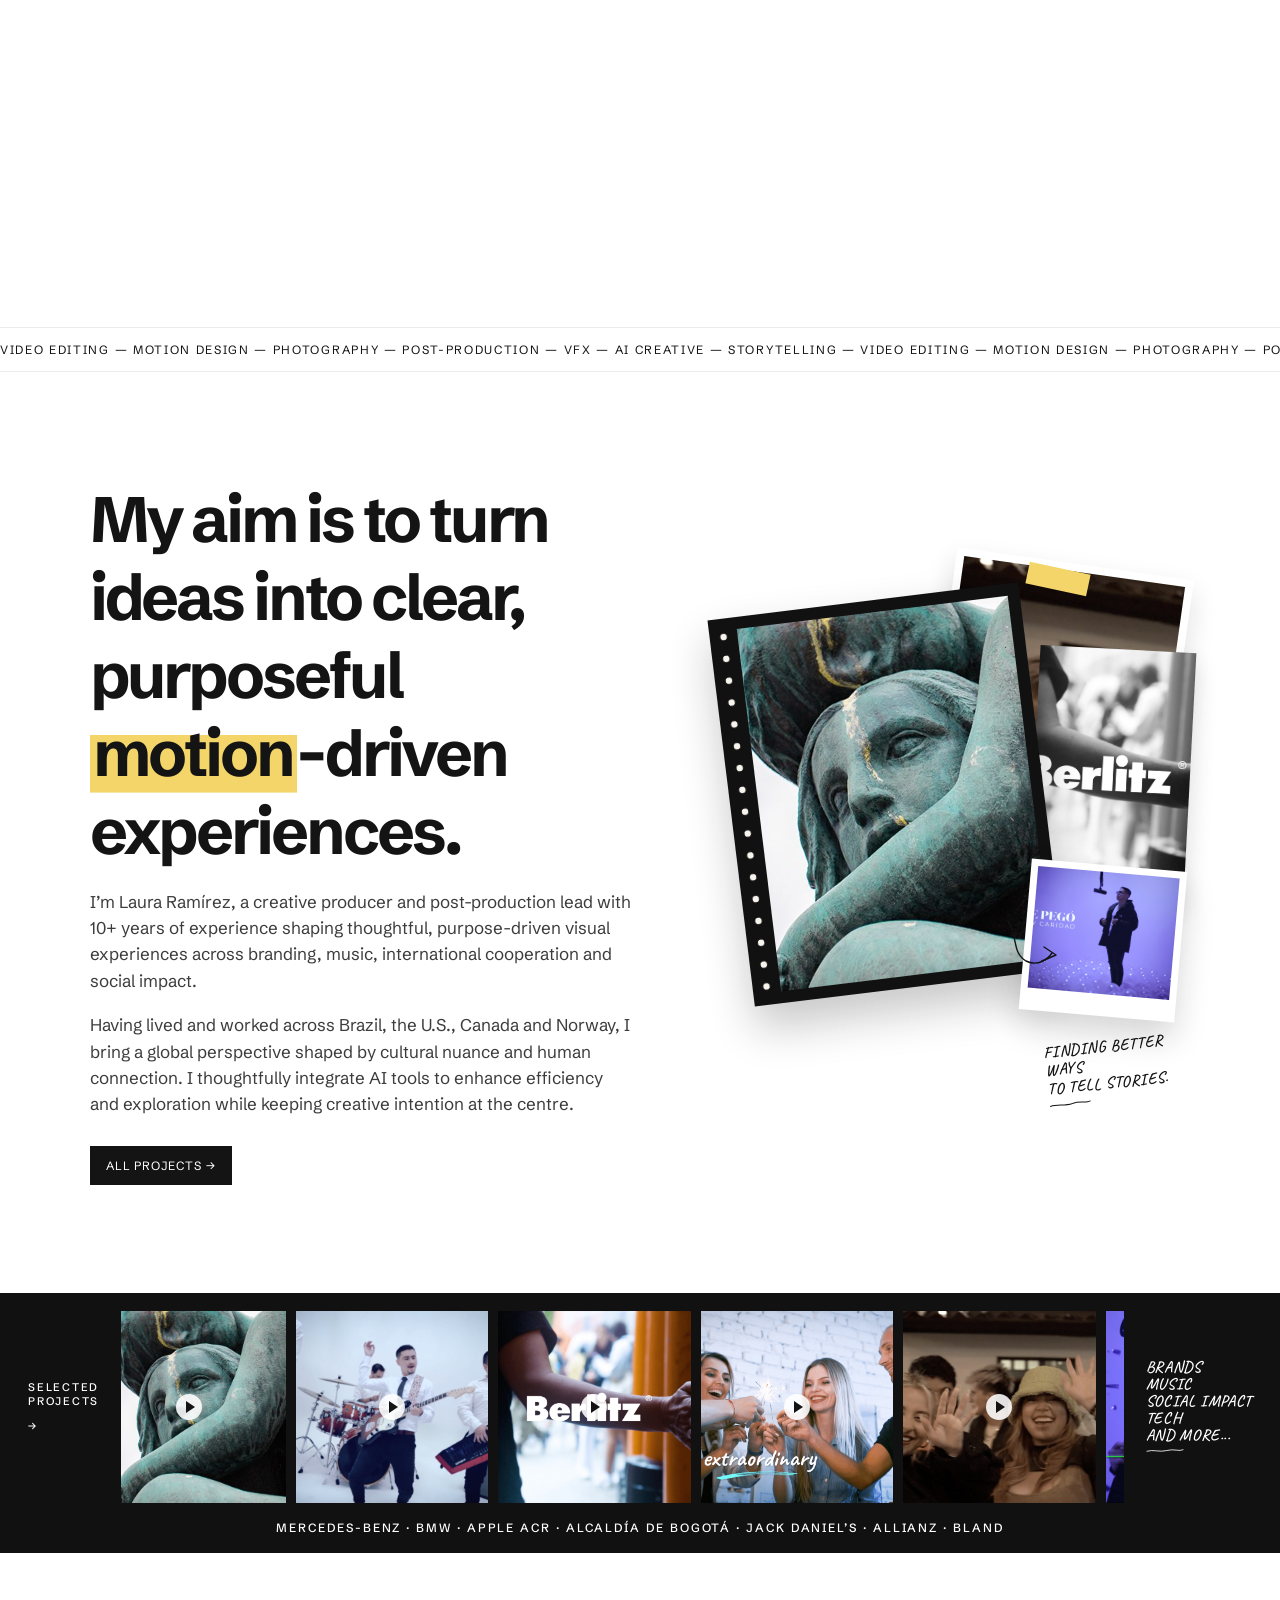
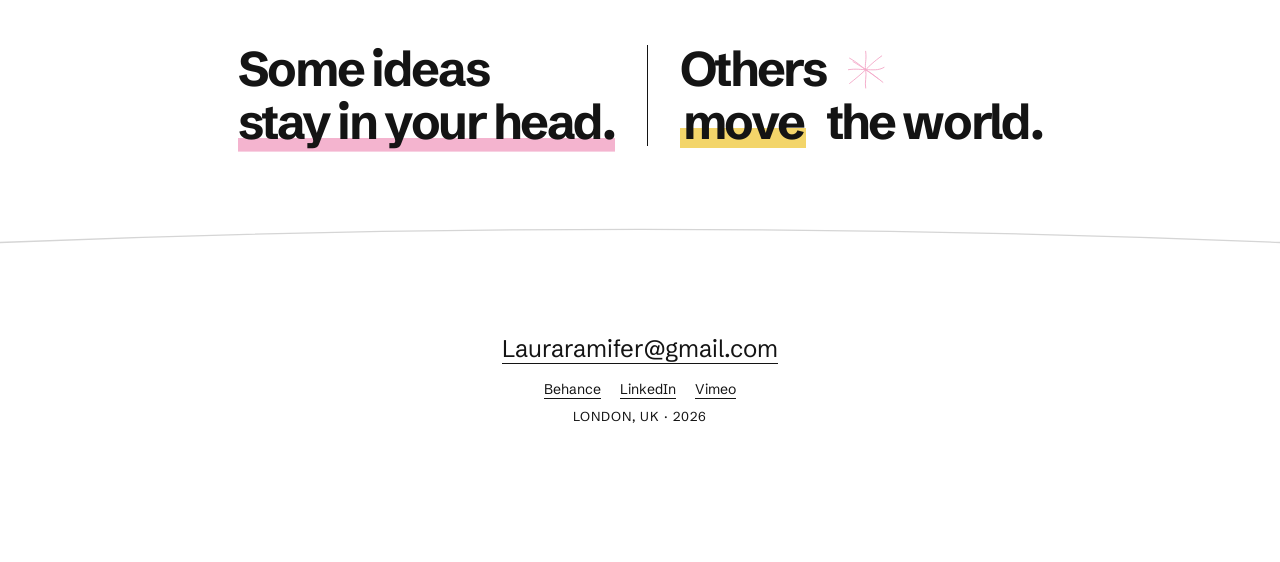
==== commit 4003345f: "Slow the selected-stills drift by half again. Co-authored-by: Cursor <cursoragent@cursor.com>" ====
--- a/index.html
+++ b/index.html
@@ -169,6 +169,6 @@
     <div class="preloader" id="preloader" aria-live="polite">
       <span id="count">00</span>
     </div>
-    <script src="js/studio.js?v=48"></script>
+    <script src="js/studio.js?v=49"></script>
   </body>
 </html>
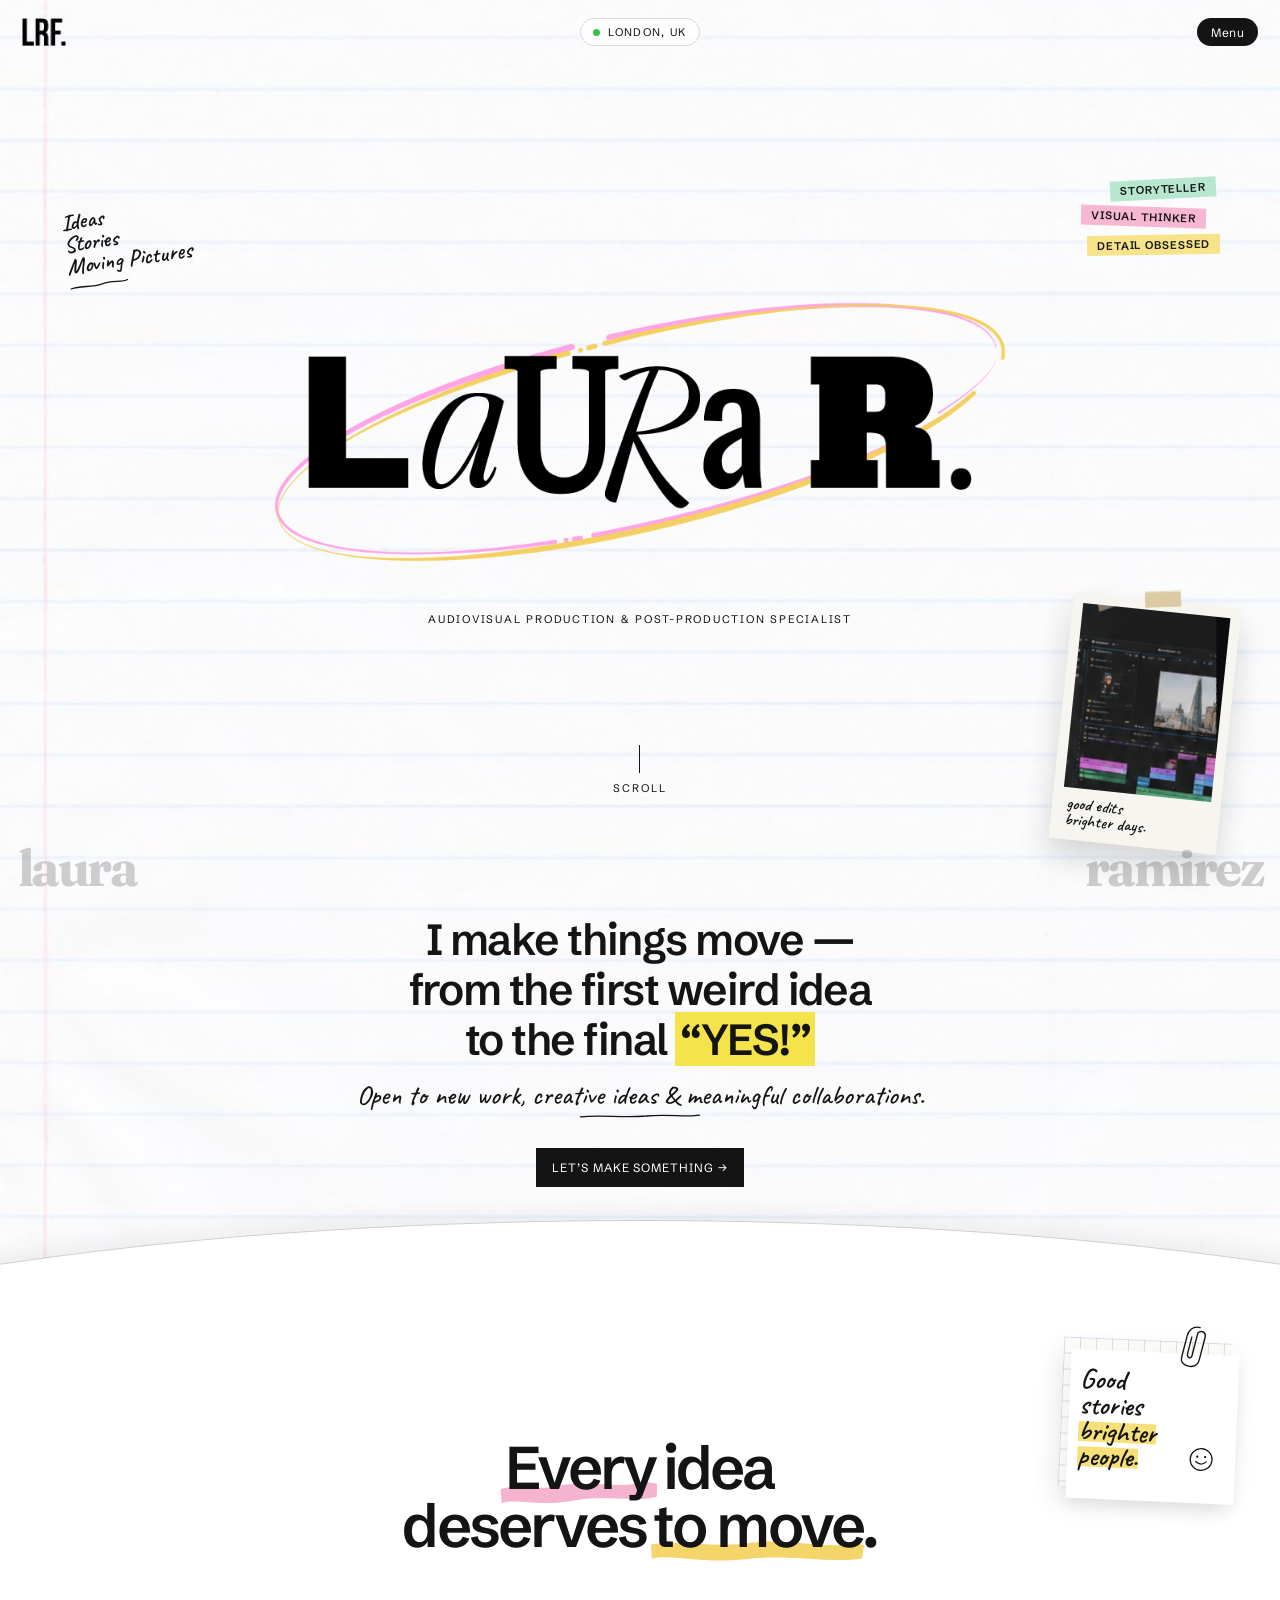
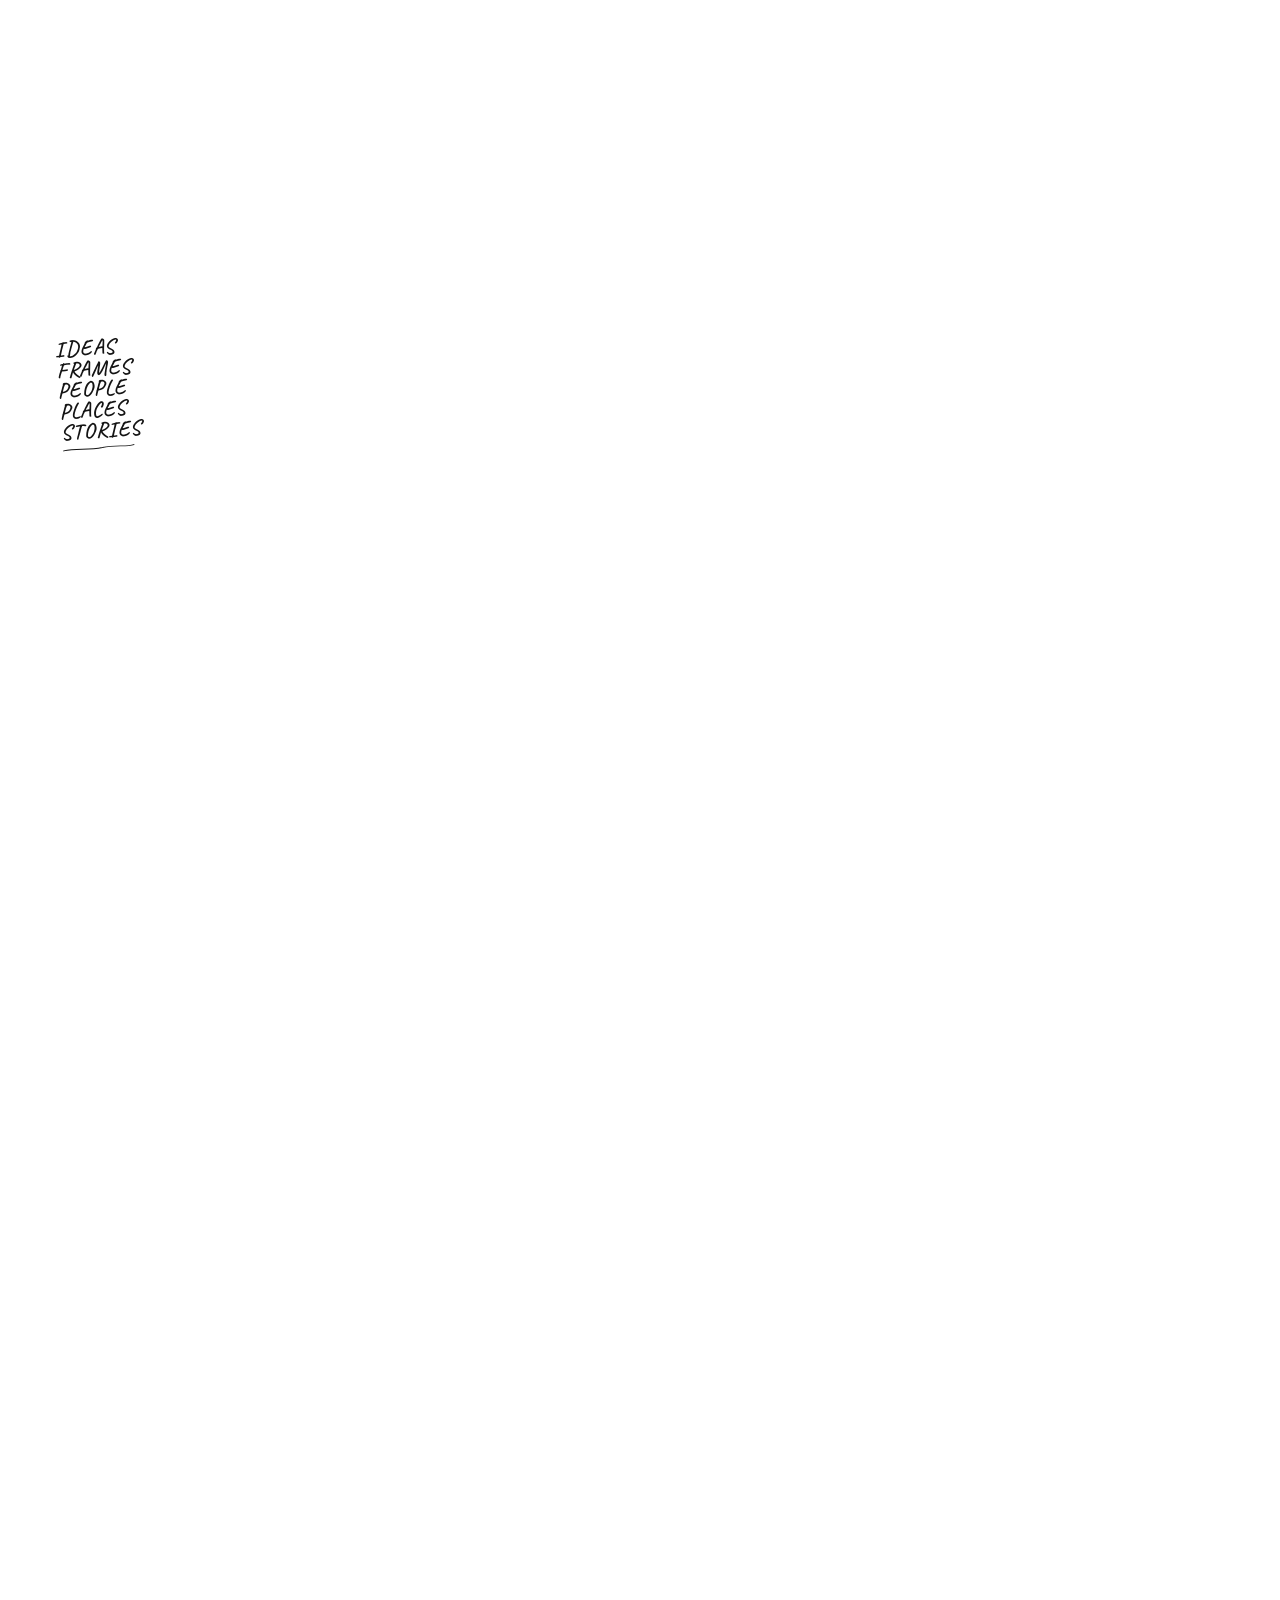
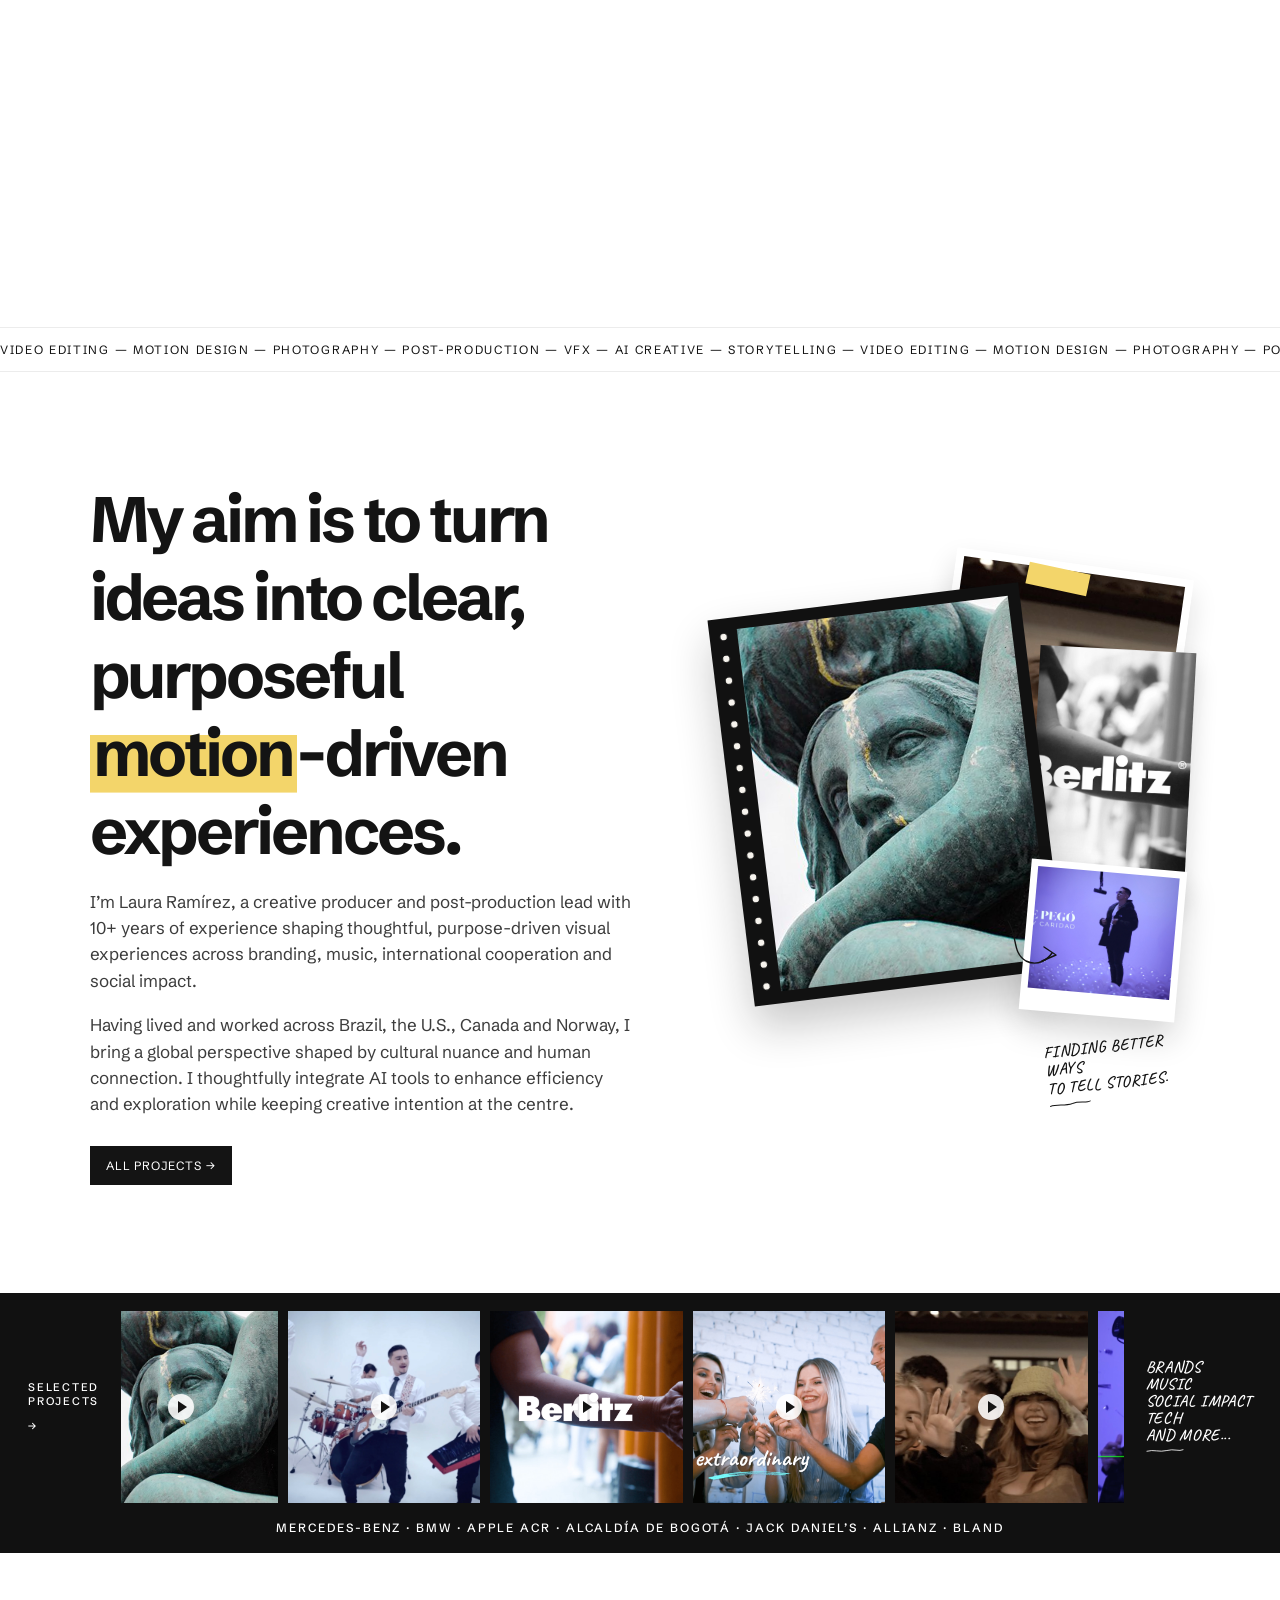
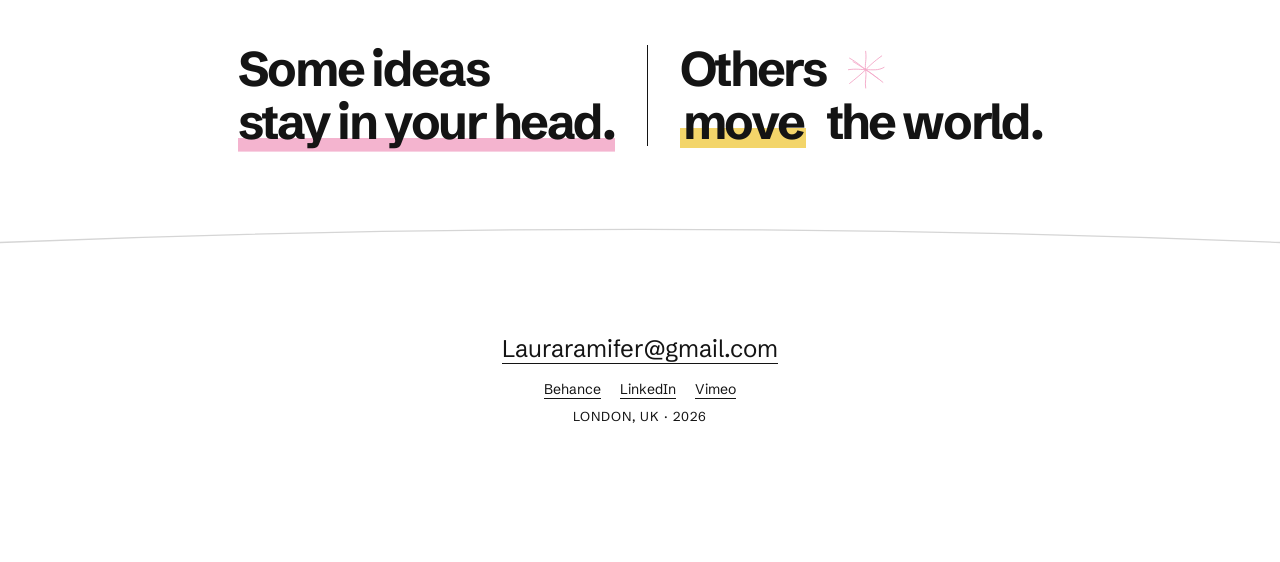
==== commit f42df6da: "Keep the slow stills drift from stalling on sub-pixel steps. Co-authored-by: Cursor <cursoragent@cur" ====
--- a/index.html
+++ b/index.html
@@ -169,6 +169,6 @@
     <div class="preloader" id="preloader" aria-live="polite">
       <span id="count">00</span>
     </div>
-    <script src="js/studio.js?v=49"></script>
+    <script src="js/studio.js?v=50"></script>
   </body>
 </html>
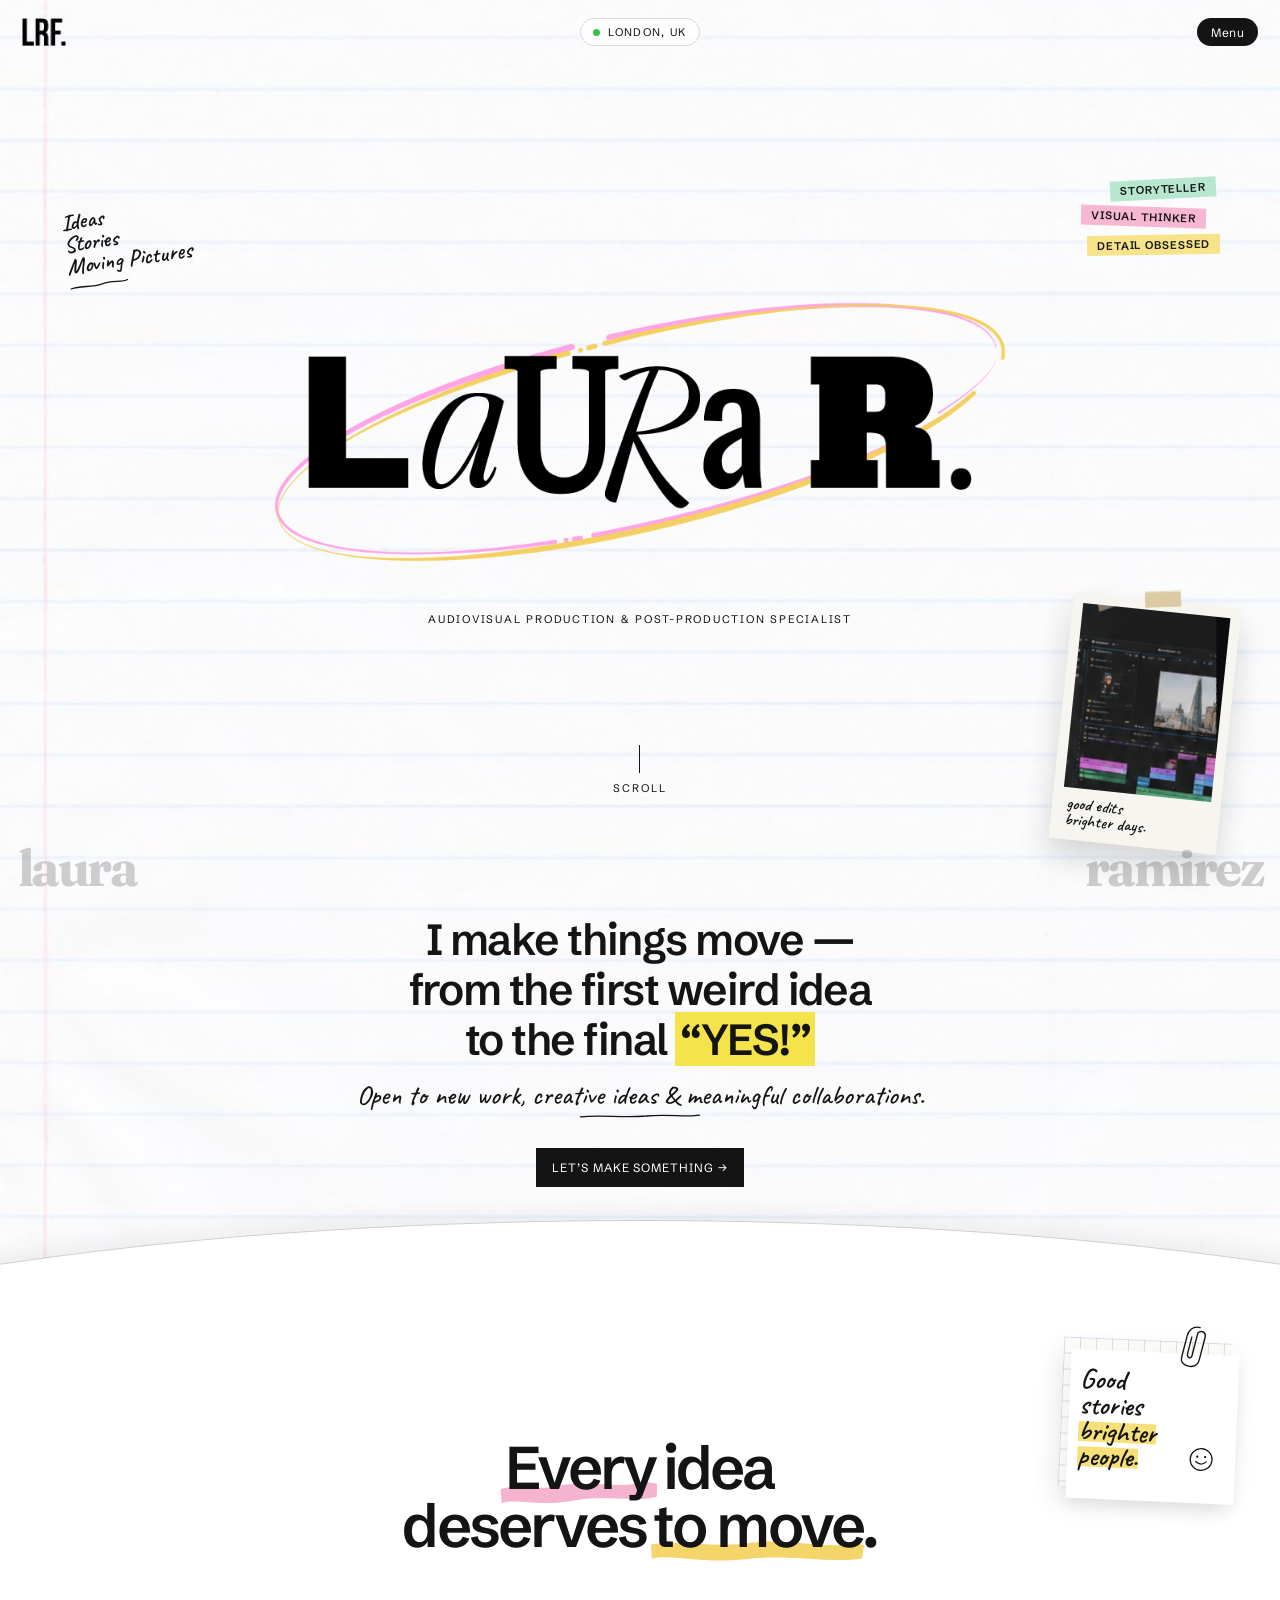
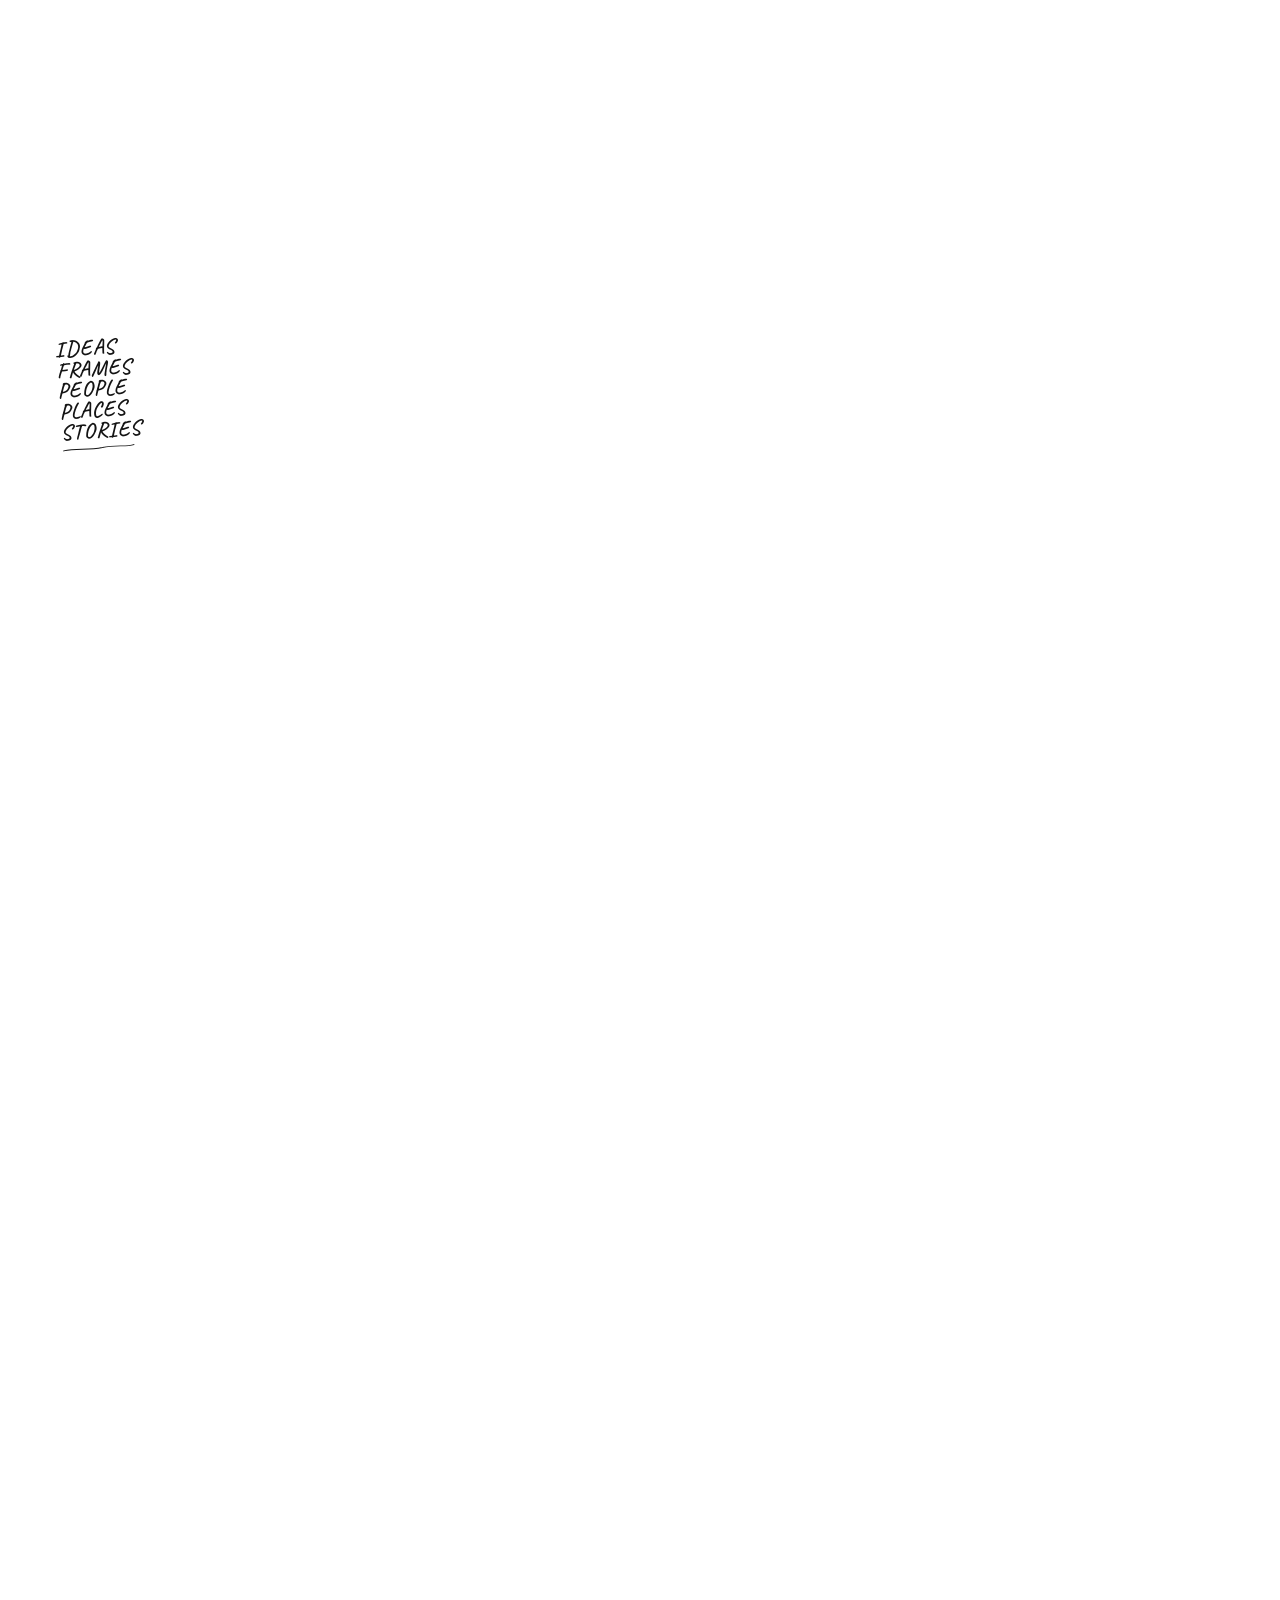
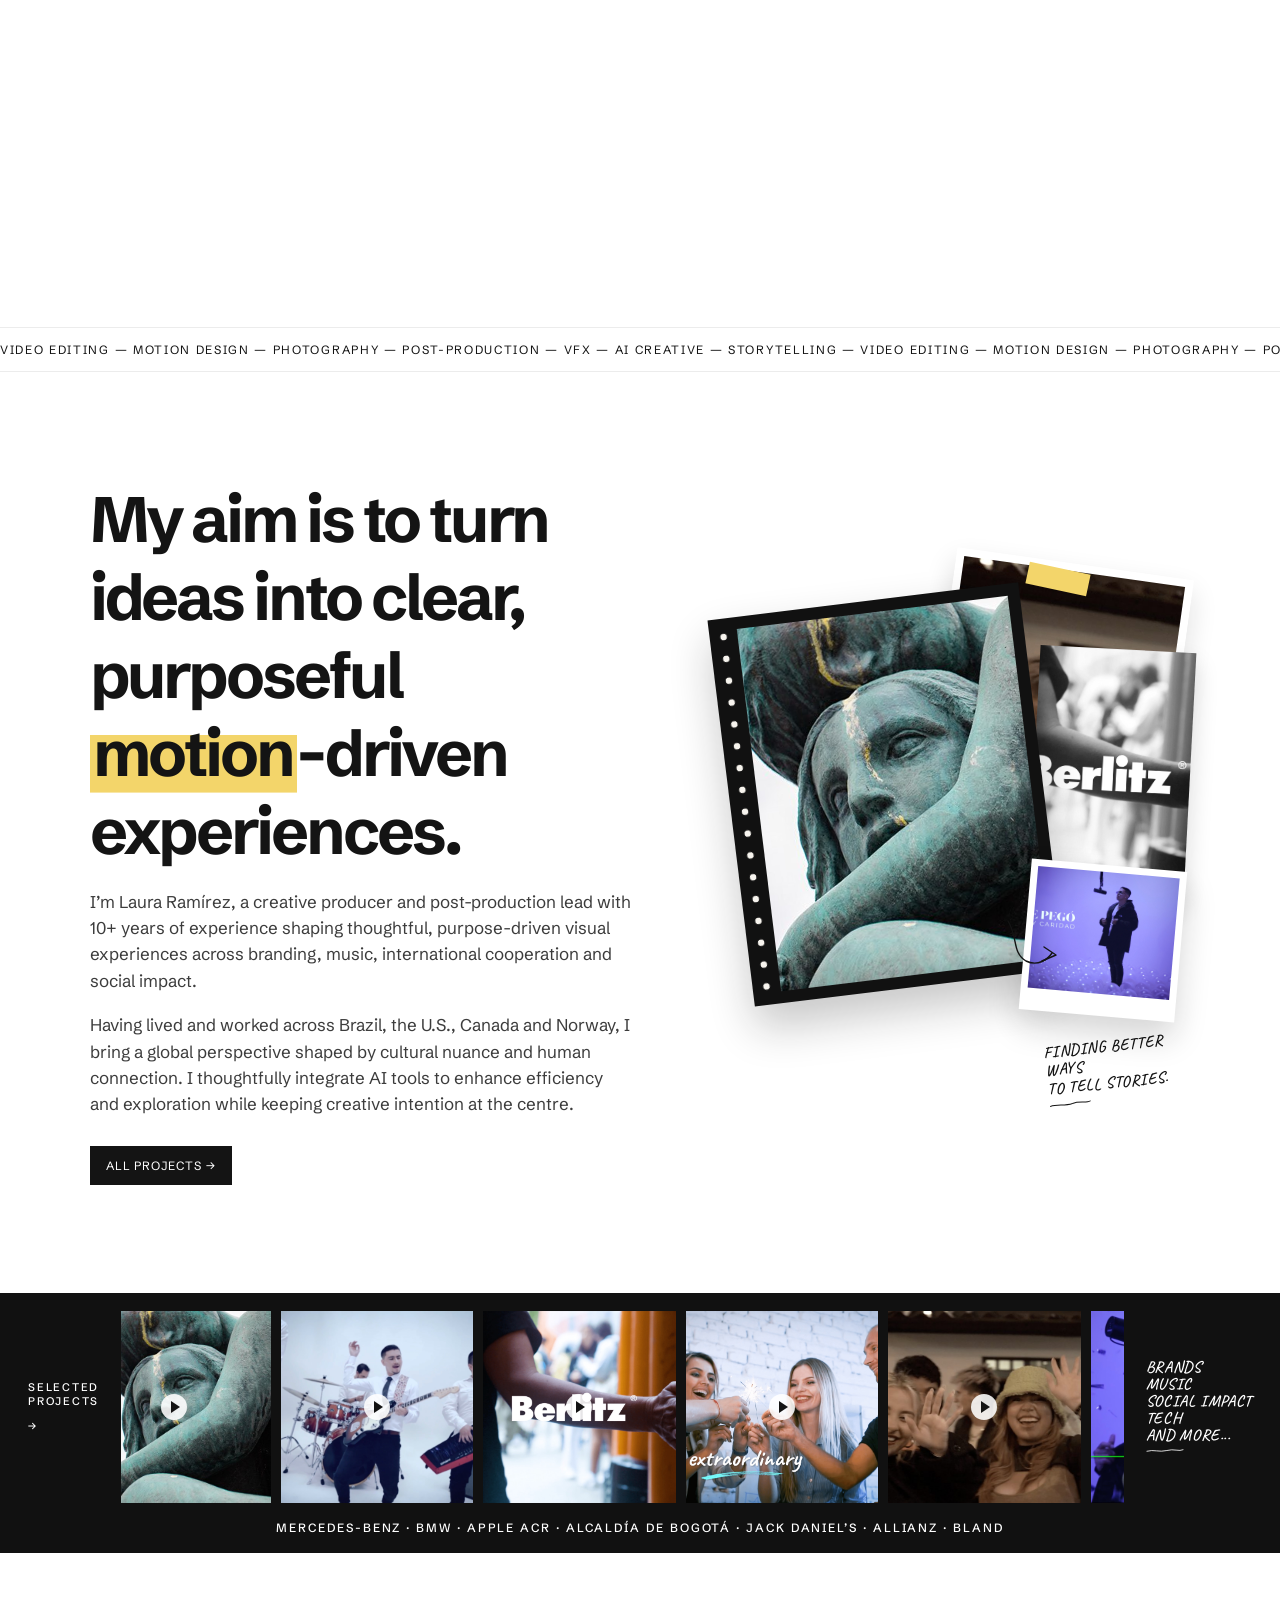
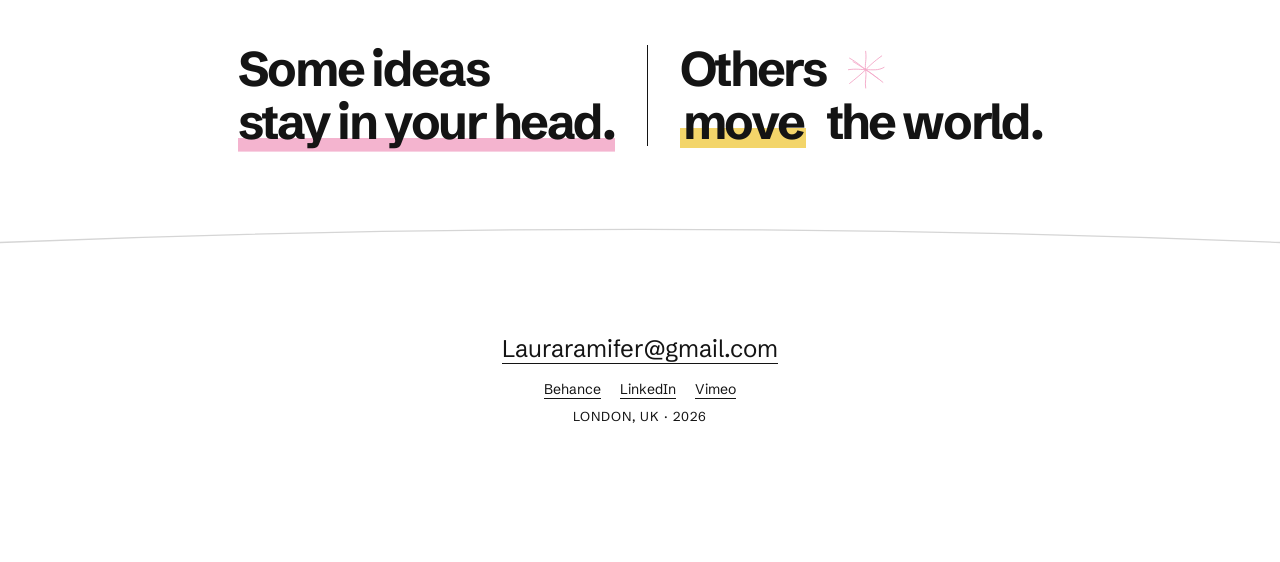
==== commit 86a988de: "Let a finger scroll of the stills stay put instead of jumping back. Co-authored-by: Cursor <cursorag" ====
--- a/index.html
+++ b/index.html
@@ -169,6 +169,6 @@
     <div class="preloader" id="preloader" aria-live="polite">
       <span id="count">00</span>
     </div>
-    <script src="js/studio.js?v=50"></script>
+    <script src="js/studio.js?v=51"></script>
   </body>
 </html>
